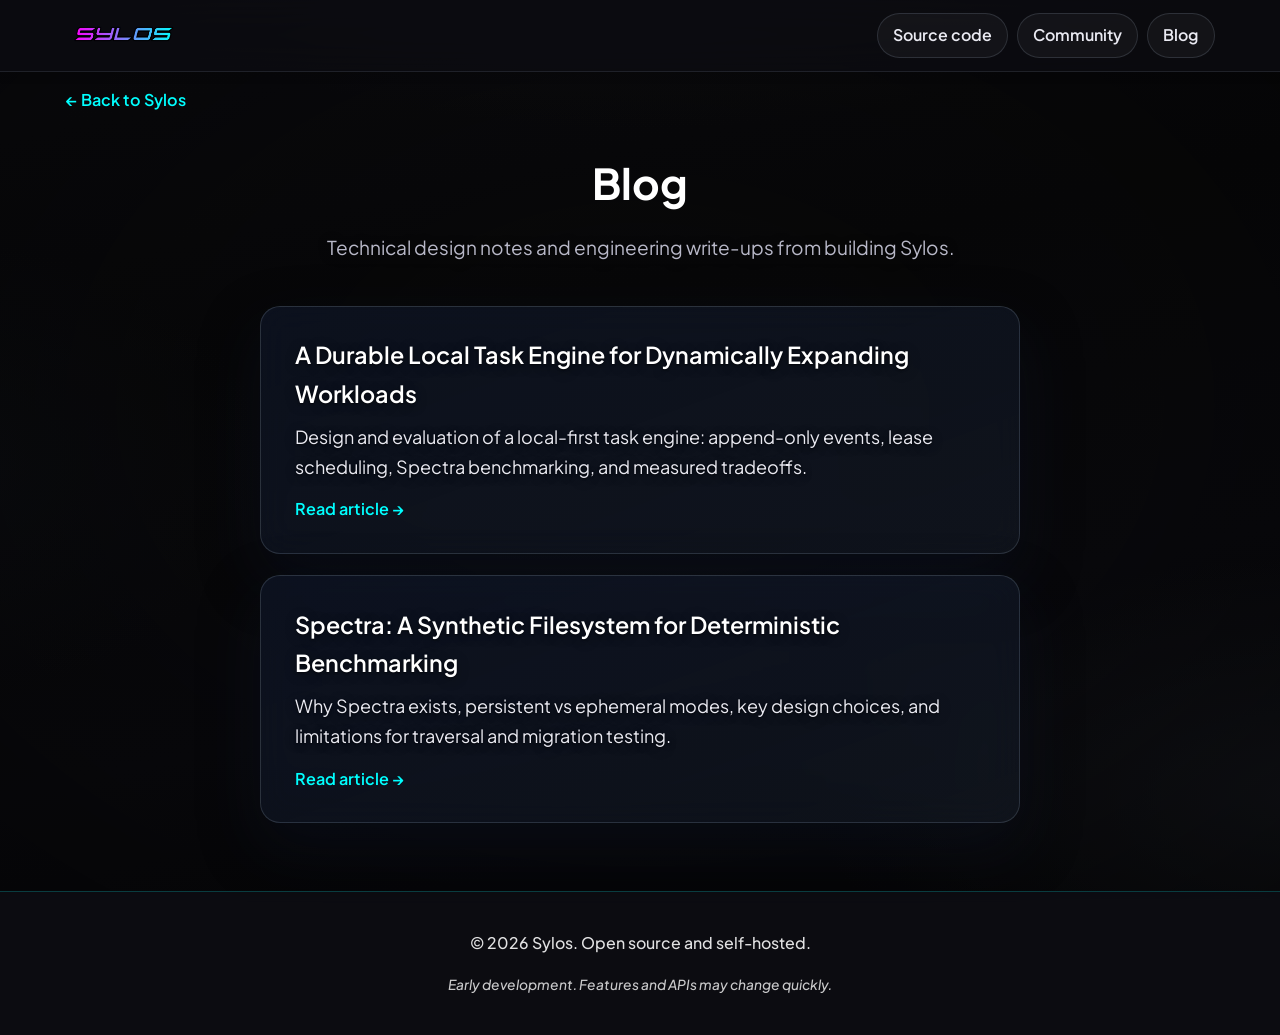
==== blog/index.html @ 00fbef16 "Adding the blog pages" ====
<!DOCTYPE html>
<html lang="en">
<head>
    <meta charset="UTF-8">
    <meta name="viewport" content="width=device-width, initial-scale=1.0">
    <title>Sylos Blog</title>
    <link rel="preconnect" href="https://fonts.googleapis.com">
    <link rel="preconnect" href="https://fonts.gstatic.com" crossorigin>
    <link href="https://fonts.googleapis.com/css2?family=Plus+Jakarta+Sans:wght@400;500;600;700&display=swap" rel="stylesheet">
    <link rel="stylesheet" href="../styles.css">
</head>
<body>
    <div class="background-generated" aria-hidden="true"></div>

    <header class="site-header" id="site-header">
        <nav class="site-nav" aria-label="Main">
            <div class="nav-container">
                <a href="../index.html" class="logo-link" aria-label="Sylos home">
                    <img src="../assets/logos/main-app-logo-transparent.png" alt="" class="logo-img">
                </a>
                <div class="nav-links">
                    <a href="" data-link="codeberg" target="_blank" rel="noopener noreferrer" class="nav-text-link">Source code</a>
                    <a href="../index.html#community" class="nav-text-link">Community</a>
                    <a href="index.html" class="nav-text-link">Blog</a>
                </div>
            </div>
        </nav>
    </header>

    <main class="blog-page">
        <div class="container">
            <nav class="blog-nav" aria-label="Blog navigation">
                <a href="../index.html" class="blog-back-link">&larr; Back to Sylos</a>
            </nav>

            <header class="blog-header">
                <h1>Blog</h1>
                <p class="blog-header-lead">Technical design notes and engineering write-ups from building Sylos.</p>
            </header>

            <div class="blog-list">
                <a href="journey.html" class="blog-post-card">
                    <h2>A Durable Local Task Engine for Dynamically Expanding Workloads</h2>
                    <p>Design and evaluation of a local-first task engine: append-only events, lease scheduling, Spectra benchmarking, and measured tradeoffs.</p>
                    <span class="blog-post-card-link">Read article &rarr;</span>
                </a>
                <a href="spectra.html" class="blog-post-card">
                    <h2>Spectra: A Synthetic Filesystem for Deterministic Benchmarking</h2>
                    <p>Why Spectra exists, persistent vs ephemeral modes, key design choices, and limitations for traversal and migration testing.</p>
                    <span class="blog-post-card-link">Read article &rarr;</span>
                </a>
            </div>
        </div>
    </main>

    <footer>
        <div class="container">
            <p>&copy; 2026 Sylos. Open source and self-hosted.</p>
            <p class="alpha-notice">Early development. Features and APIs may change quickly.</p>
        </div>
    </footer>
    <script src="../config.js"></script>
    <script src="../site-nav.js"></script>
</body>
</html>
---- styles.css ----
/* Reset and Base Styles */
* {
    margin: 0;
    padding: 0;
    box-sizing: border-box;
}

:root {
    /* Neon Colors */
    --cyan: #00ffff;
    --cyan-bright: #00d9ff;
    --cyan-glow: rgba(0, 255, 255, 0.5);
    --magenta: #ff00ff;
    --magenta-bright: #ff00d9;
    --magenta-glow: rgba(255, 0, 255, 0.5);
    
    /* Dark Backgrounds - more neutral, less purple */
    --bg-primary: #0d0d12;
    --bg-secondary: #121218;
    --bg-tertiary: #181820;
    --bg-card: rgba(18, 18, 24, 0.85);

    /* Procedural page backdrop (charcoal mesh) */
    --bg-mesh-base: #070708;
    --bg-mesh-top: rgba(44, 46, 54, 0.22);
    --bg-mesh-corner-tr: rgba(22, 24, 30, 0.75);
    --bg-mesh-side: rgba(14, 16, 22, 0.65);
    
    /* Text Colors */
    --text-primary: #eaeaf2;
    --text-secondary: #b8b8c8;

    --font-sans: 'Plus Jakarta Sans', -apple-system, BlinkMacSystemFont, 'Segoe UI', Roboto, 'Helvetica Neue', Arial, sans-serif;
    /* Subtle legibility on busy / video backgrounds inside glass panels */
    --glass-text-shadow: 0 1px 2px rgba(0, 0, 0, 0.55), 0 2px 12px rgba(0, 0, 0, 0.35);
    
    /* Borders */
    --border-color: rgba(0, 255, 255, 0.2);
    --border-magenta: rgba(255, 0, 255, 0.2);
    
    /* Shadows & Glows */
    --glow-cyan: 0 0 20px rgba(0, 255, 255, 0.3), 0 0 40px rgba(0, 255, 255, 0.2), 0 0 60px rgba(0, 255, 255, 0.1);
    --glow-magenta: 0 0 20px rgba(255, 0, 255, 0.3), 0 0 40px rgba(255, 0, 255, 0.2), 0 0 60px rgba(255, 0, 255, 0.1);
    --glow-dual: 0 0 20px rgba(0, 255, 255, 0.3), 0 0 40px rgba(255, 0, 255, 0.2);
    --shadow-dark: 0 4px 6px -1px rgba(0, 0, 0, 0.5), 0 2px 4px -2px rgba(0, 0, 0, 0.3);
    --shadow-lg-dark: 0 10px 15px -3px rgba(0, 0, 0, 0.6), 0 4px 6px -4px rgba(0, 0, 0, 0.4);
    
    --radius: 0.5rem;
    --radius-lg: 0.75rem;
}

body {
    font-family: var(--font-sans);
    line-height: 1.65;
    color: var(--text-primary);
    background-color: var(--bg-primary);
    min-height: 100vh;
    position: relative;
    overflow-x: hidden;
}

@media (min-width: 769px) {
    html {
        font-size: 106.25%;
    }
}

.background-video {
    position: fixed;
    top: 0;
    left: 0;
    width: 100%;
    height: 100%;
    object-fit: cover;
    z-index: -2;
    pointer-events: none;
}

/* Full-screen charcoal: layered gradients only (no image/video) */
.background-generated {
    position: fixed;
    inset: 0;
    z-index: -2;
    pointer-events: none;
    background-color: var(--bg-mesh-base);
    background-image:
        radial-gradient(ellipse 90% 58% at 50% -18%, var(--bg-mesh-top) 0%, transparent 56%),
        radial-gradient(ellipse 72% 48% at 102% 88%, var(--bg-mesh-corner-tr) 0%, transparent 54%),
        radial-gradient(ellipse 58% 52% at -8% 52%, var(--bg-mesh-side) 0%, transparent 50%),
        linear-gradient(
            168deg,
            #0b0b0f 0%,
            #080809 36%,
            #0a0a0e 68%,
            #060607 100%
        );
}

body::before {
    content: '';
    position: fixed;
    top: 0;
    left: 0;
    width: 100%;
    height: 100%;
    pointer-events: none;
    z-index: -1;
    /* Soft vignette so content stays the focus */
    background: radial-gradient(ellipse 85% 85% at 50% 45%, transparent 0%, rgba(0, 0, 0, 0.42) 100%);
}

.container {
    max-width: 1200px;
    margin: 0 auto;
    padding: 0 1.5rem;
    position: relative;
    z-index: 1;
}

/* Scroll-triggered reveal (Intersection Observer adds .is-revealed) */
@media (prefers-reduced-motion: no-preference) {
    [data-scroll-reveal]:not(.is-revealed) {
        opacity: 0;
        transform: translateY(1.15rem);
    }

    [data-scroll-reveal].is-revealed {
        opacity: 1;
        transform: translateY(0);
        transition:
            opacity 0.65s cubic-bezier(0.22, 1, 0.36, 1),
            transform 0.65s cubic-bezier(0.22, 1, 0.36, 1);
        transition-delay: var(--reveal-delay, 0s);
    }

    [data-scroll-reveal-scope]:not(.is-revealed) > * {
        opacity: 0;
        transform: translateY(1.05rem);
    }

    [data-scroll-reveal-scope].is-revealed > * {
        opacity: 1;
        transform: translateY(0);
        transition:
            opacity 0.55s cubic-bezier(0.22, 1, 0.36, 1),
            transform 0.55s cubic-bezier(0.22, 1, 0.36, 1);
    }

    [data-scroll-reveal-scope].is-revealed > *:nth-child(1) {
        transition-delay: 0.03s;
    }
    [data-scroll-reveal-scope].is-revealed > *:nth-child(2) {
        transition-delay: 0.09s;
    }
    [data-scroll-reveal-scope].is-revealed > *:nth-child(3) {
        transition-delay: 0.15s;
    }
    [data-scroll-reveal-scope].is-revealed > *:nth-child(4) {
        transition-delay: 0.21s;
    }
    [data-scroll-reveal-scope].is-revealed > *:nth-child(5) {
        transition-delay: 0.27s;
    }
    [data-scroll-reveal-scope].is-revealed > *:nth-child(6) {
        transition-delay: 0.33s;
    }
    [data-scroll-reveal-scope].is-revealed > *:nth-child(7) {
        transition-delay: 0.39s;
    }
    [data-scroll-reveal-scope].is-revealed > *:nth-child(8) {
        transition-delay: 0.45s;
    }
}

@media (prefers-reduced-motion: reduce) {
    [data-scroll-reveal],
    [data-scroll-reveal-scope] > * {
        opacity: 1 !important;
        transform: none !important;
        transition: none !important;
    }
}

/* Header & Navigation */
.site-header {
    position: fixed;
    top: 0;
    left: 0;
    right: 0;
    z-index: 100;
    background-color: rgba(13, 13, 18, 0.72);
    border-bottom: 1px solid rgba(148, 163, 184, 0.15);
    box-shadow: 0 2px 10px rgba(0, 0, 0, 0.2);
    backdrop-filter: blur(20px);
    transform: translateY(-100%);
    opacity: 0;
    pointer-events: none;
    transition:
        transform 0.35s cubic-bezier(0.22, 1, 0.36, 1),
        opacity 0.35s cubic-bezier(0.22, 1, 0.36, 1);
}

.site-header.is-pinned {
    transform: translateY(0);
    opacity: 1;
    pointer-events: auto;
}

@media (prefers-reduced-motion: reduce) {
    .site-header {
        transition: none;
    }
}

.site-nav {
    padding: 0.75rem 0;
}

.nav-container {
    max-width: 1200px;
    margin: 0 auto;
    padding: 0 1.5rem;
    display: flex;
    justify-content: space-between;
    align-items: center;
    gap: 1rem;
}

.logo-link {
    display: flex;
    align-items: center;
    text-decoration: none;
    flex-shrink: 0;
}

.logo-img {
    height: 2rem;
    width: auto;
}

.nav-links {
    display: flex;
    gap: 0.5rem;
    align-items: center;
    flex-wrap: wrap;
    justify-content: flex-end;
}

.nav-text-link {
    display: inline-flex;
    align-items: center;
    padding: 0.5rem 0.9rem;
    border-radius: 9999px;
    font-size: 0.9375rem;
    font-weight: 600;
    color: var(--text-primary);
    text-decoration: none;
    border: 1px solid rgba(148, 163, 184, 0.2);
    background: rgba(255, 255, 255, 0.04);
    transition: all 0.2s ease;
    white-space: nowrap;
}

.nav-text-link:hover {
    color: #ffffff;
    border-color: rgba(0, 255, 255, 0.45);
    background: rgba(0, 255, 255, 0.08);
    box-shadow: 0 0 16px rgba(0, 255, 255, 0.15);
}

/* Hero Section */
.hero {
    padding: 6rem 0 4rem;
    text-align: center;
    position: relative;
    z-index: 1;
}

.hero-logo {
    height: 6rem;
    width: auto;
    margin: 0 auto 1.5rem;
    display: block;
    filter: drop-shadow(0 0 20px var(--cyan-glow)) drop-shadow(0 0 40px var(--magenta-glow));
}

.tagline {
    font-size: 1.3125rem;
    font-weight: 500;
    color: #ffffff;
    max-width: 800px;
    margin: 0 auto 2rem;
    line-height: 1.75;
    text-shadow: 0 2px 10px rgba(0, 0, 0, 0.85), 0 1px 3px rgba(0, 0, 0, 0.6);
    padding: 1.5rem;
    background: rgba(0, 0, 0, 0.25);
    backdrop-filter: blur(2px);
    border-radius: 16px;
}

/* Why Section */
.why-section {
    padding: 5rem 0;
    position: relative;
    z-index: 1;
}

.why-section h2 {
    font-size: 2.5rem;
    font-weight: 700;
    text-align: center;
    margin-bottom: 3rem;
    color: #ffffff;
}

.features-grid {
    display: grid;
    grid-template-columns: repeat(auto-fit, minmax(300px, 1fr));
    gap: 1.5rem;
}

.feature-card {
    background: linear-gradient(160deg, rgba(15, 23, 42, 0.4) 0%, rgba(30, 41, 59, 0.25) 100%);
    backdrop-filter: blur(16px);
    padding: 2rem;
    border-radius: 26px;
    border: 1px solid rgba(148, 163, 184, 0.22);
    box-shadow: 0 24px 60px rgba(15, 23, 42, 0.35);
    transition: all 0.25s ease;
    position: relative;
    overflow: hidden;
}

.feature-card::before {
    content: '';
    position: absolute;
    top: 0;
    left: -100%;
    width: 100%;
    height: 100%;
    background: linear-gradient(90deg, transparent, rgba(255, 0, 255, 0.1), transparent);
    transition: left 0.5s;
}

.feature-card:hover::before {
    left: 100%;
}

.feature-card:hover {
    transform: translateY(-6px);
    border-color: rgba(255, 255, 255, 0.45);
    background: linear-gradient(160deg, rgba(15, 23, 42, 0.5) 0%, rgba(30, 41, 59, 0.3) 100%);
    box-shadow: 0 32px 70px rgba(8, 47, 73, 0.45), 0 0 30px rgba(255, 0, 255, 0.2);
}

.feature-card h3 {
    font-size: 1.3125rem;
    font-weight: 600;
    margin-bottom: 0.75rem;
    color: #ffffff;
    letter-spacing: 0.02em;
    position: relative;
    z-index: 1;
    text-shadow: var(--glass-text-shadow);
}

.feature-card p {
    color: #f2f2f8;
    line-height: 1.7;
    font-weight: 500;
    font-size: 1.0625rem;
    opacity: 1;
    position: relative;
    z-index: 1;
    text-shadow: var(--glass-text-shadow);
}

/* Preview / demo carousel */
.preview-section {
    padding: 5rem 0;
    position: relative;
    z-index: 1;
}

.preview-section h2 {
    font-size: 2.5rem;
    font-weight: 700;
    text-align: center;
    margin-bottom: 2.5rem;
    color: #ffffff;
}

.demo-carousel {
    max-width: 1100px;
    margin: 0 auto;
    outline: none;
}

.demo-carousel:focus-visible {
    outline: 2px solid var(--cyan);
    outline-offset: 6px;
    border-radius: 12px;
}

.demo-carousel-shell {
    padding: 1.25rem 1.25rem 1rem;
    border-radius: 26px;
    border: 1px solid rgba(148, 163, 184, 0.22);
    background: linear-gradient(160deg, rgba(15, 23, 42, 0.55) 0%, rgba(30, 41, 59, 0.35) 100%);
    backdrop-filter: blur(16px);
    box-shadow: 0 24px 60px rgba(15, 23, 42, 0.45);
}

.demo-carousel-viewport {
    overflow: hidden;
    border-radius: 16px;
    border: 1px solid rgba(148, 163, 184, 0.18);
    background: rgba(0, 0, 0, 0.2);
}

.demo-carousel-track {
    display: flex;
    transition: transform 0.4s cubic-bezier(0.25, 0.1, 0.25, 1);
}

.demo-slide {
    flex: 0 0 100%;
    min-width: 0;
    width: 100%;
    margin: 0;
    padding: 1rem 1rem 0.75rem;
    box-sizing: border-box;
}

.demo-slide-frame {
    border-radius: 12px;
    overflow: hidden;
    border: 1px solid rgba(148, 163, 184, 0.2);
    background: rgba(13, 13, 18, 0.5);
    line-height: 0;
}

.demo-slide-frame img {
    width: 100%;
    height: auto;
    max-height: min(62vh, 560px);
    object-fit: contain;
    object-position: top center;
    display: block;
}

.demo-slide-caption {
    margin-top: 0.85rem;
    font-size: 1rem;
    font-weight: 500;
    line-height: 1.65;
    color: #f2f2f8;
    text-align: center;
    text-shadow: var(--glass-text-shadow);
    padding: 0 0.25rem 0.5rem;
}

.demo-slide-pair {
    display: grid;
    grid-template-columns: 1fr 1fr;
    gap: 1.25rem;
    align-items: start;
}

.demo-slide-pair-item {
    margin: 0;
    min-width: 0;
}

.demo-carousel-toolbar {
    display: flex;
    flex-wrap: wrap;
    align-items: center;
    justify-content: space-between;
    gap: 1rem;
    margin-top: 1.1rem;
    padding: 0 0.25rem;
}

.demo-carousel-btn {
    font-family: var(--font-sans);
    font-size: 0.9375rem;
    font-weight: 600;
    padding: 0.55rem 1.15rem;
    border-radius: var(--radius);
    cursor: pointer;
    color: #ffffff;
    border: 1px solid rgba(0, 255, 255, 0.45);
    background: linear-gradient(160deg, rgba(0, 255, 255, 0.18) 0%, rgba(0, 217, 255, 0.12) 100%);
    box-shadow: 0 4px 20px rgba(0, 255, 255, 0.12);
    transition: transform 0.15s ease, border-color 0.15s ease, background 0.15s ease;
}

.demo-carousel-btn:hover {
    transform: translateY(-1px);
    border-color: rgba(0, 255, 255, 0.65);
    background: linear-gradient(160deg, rgba(0, 255, 255, 0.28) 0%, rgba(0, 217, 255, 0.18) 100%);
}

.demo-carousel-btn:focus {
    outline: none;
}

.demo-carousel-btn:focus-visible {
    outline: 2px solid var(--cyan);
    outline-offset: 3px;
}

.demo-carousel-btn--icon {
    width: 2.75rem;
    height: 2.75rem;
    padding: 0;
    display: inline-flex;
    align-items: center;
    justify-content: center;
    flex-shrink: 0;
}

.demo-carousel-arrow {
    width: 1.35rem;
    height: 1.35rem;
    display: block;
}

.demo-carousel-btn--icon[data-demo-prev] {
    color: var(--magenta);
    border-color: rgba(255, 0, 255, 0.5);
    background: linear-gradient(160deg, rgba(255, 0, 255, 0.2) 0%, rgba(255, 0, 217, 0.1) 100%);
    box-shadow: 0 4px 20px rgba(255, 0, 255, 0.18);
}

.demo-carousel-btn--icon[data-demo-prev]:hover {
    border-color: rgba(255, 0, 255, 0.75);
    background: linear-gradient(160deg, rgba(255, 0, 255, 0.32) 0%, rgba(255, 0, 217, 0.16) 100%);
    box-shadow: 0 6px 24px rgba(255, 0, 255, 0.25);
}

.demo-carousel-btn--icon[data-demo-prev]:focus-visible {
    outline-color: var(--magenta);
}

.demo-carousel-btn--icon[data-demo-next] {
    color: var(--cyan);
    border-color: rgba(0, 255, 255, 0.5);
    background: linear-gradient(160deg, rgba(0, 255, 255, 0.2) 0%, rgba(0, 217, 255, 0.12) 100%);
    box-shadow: 0 4px 20px rgba(0, 255, 255, 0.15);
}

.demo-carousel-btn--icon[data-demo-next]:hover {
    border-color: rgba(0, 255, 255, 0.75);
    background: linear-gradient(160deg, rgba(0, 255, 255, 0.32) 0%, rgba(0, 217, 255, 0.2) 100%);
    box-shadow: 0 6px 24px rgba(0, 255, 255, 0.22);
}

.demo-carousel-btn--icon[data-demo-next]:focus-visible {
    outline-color: var(--cyan);
}

.demo-carousel-dots {
    display: flex;
    flex-wrap: wrap;
    justify-content: center;
    gap: 0.45rem;
    flex: 1;
    min-width: 140px;
}

.demo-carousel-dot {
    width: 0.55rem;
    height: 0.55rem;
    padding: 0;
    border-radius: 9999px;
    border: 1px solid rgba(148, 163, 184, 0.5);
    background: rgba(255, 255, 255, 0.12);
    cursor: pointer;
    transition: background 0.2s ease, border-color 0.2s ease, transform 0.2s ease;
}

.demo-carousel-dot:hover {
    border-color: rgba(255, 255, 255, 0.45);
    background: rgba(255, 255, 255, 0.22);
}

.demo-carousel-dot.is-active {
    background: var(--cyan);
    border-color: var(--cyan);
    box-shadow: 0 0 12px var(--cyan-glow);
    transform: scale(1.15);
}

.demo-carousel-dot:focus-visible {
    outline: 2px solid var(--cyan);
    outline-offset: 2px;
}

.demo-carousel-hint {
    text-align: center;
    font-size: 0.875rem;
    font-weight: 500;
    color: var(--text-secondary);
    margin-top: 0.75rem;
    text-shadow: 0 1px 8px rgba(0, 0, 0, 0.5);
}

.coming-soon {
    margin-top: 2rem;
    padding: 1.5rem;
    background: linear-gradient(160deg, rgba(15, 23, 42, 0.65) 0%, rgba(30, 41, 59, 0.35) 100%);
    backdrop-filter: blur(16px);
    border-radius: 26px;
    border: 1px solid rgba(148, 163, 184, 0.22);
    box-shadow: 0 24px 60px rgba(15, 23, 42, 0.35);
}

.coming-soon p {
    font-size: 1.125rem;
    color: var(--text-primary);
    margin-bottom: 0.5rem;
}

.coming-soon .subtext {
    font-size: 0.875rem;
    color: var(--text-secondary);
    margin-bottom: 0;
}

/* Community Section */
.community-section {
    padding: 5rem 0;
    position: relative;
    z-index: 1;
}

.community-section h2 {
    font-size: 2.5rem;
    font-weight: 700;
    text-align: center;
    margin-bottom: 1.5rem;
    color: #ffffff;
}

.community-intro {
    max-width: 720px;
    margin: 0 auto 2.5rem;
    padding: 1.5rem 1.75rem;
    background: rgba(0, 0, 0, 0.25);
    backdrop-filter: blur(2px);
    border-radius: 16px;
    text-align: left;
}

.community-intro p {
    font-size: 1.125rem;
    font-weight: 500;
    line-height: 1.72;
    color: var(--text-primary);
    margin: 0 0 1rem;
    text-shadow: var(--glass-text-shadow);
}

.community-intro p:last-child {
    margin-bottom: 0;
}

.community-grid {
    display: grid;
    grid-template-columns: repeat(auto-fit, minmax(250px, 1fr));
    gap: 1.5rem;
}

.community-grid-two {
    grid-template-columns: repeat(2, minmax(0, 1fr));
    max-width: 880px;
    margin-left: auto;
    margin-right: auto;
}

.community-grid-three {
    grid-template-columns: repeat(3, minmax(0, 1fr));
    max-width: 1080px;
    margin-left: auto;
    margin-right: auto;
}

.community-icon-text {
    font-size: 2.75rem;
    line-height: 1;
    color: var(--cyan);
    text-shadow: 0 0 24px var(--cyan-glow);
}

.community-card {
    background: linear-gradient(160deg, rgba(15, 23, 42, 0.65) 0%, rgba(30, 41, 59, 0.35) 100%);
    backdrop-filter: blur(16px);
    padding: 2rem;
    border-radius: 26px;
    text-decoration: none;
    color: inherit;
    border: 1px solid rgba(148, 163, 184, 0.22);
    box-shadow: 0 24px 60px rgba(15, 23, 42, 0.35);
    transition: all 0.25s ease;
    text-align: center;
    position: relative;
    display: block;
    overflow: hidden;
}

.community-card::before {
    content: '';
    position: absolute;
    top: -50%;
    left: -50%;
    width: 200%;
    height: 200%;
    background: radial-gradient(circle, rgba(255, 0, 255, 0.1) 0%, transparent 70%);
    opacity: 0;
    transition: opacity 0.3s;
}

.community-card:hover::before {
    opacity: 1;
}

.community-card:hover {
    transform: translateY(-6px);
    border-color: rgba(255, 255, 255, 0.45);
    background: linear-gradient(160deg, rgba(15, 23, 42, 0.75) 0%, rgba(30, 41, 59, 0.45) 100%);
    box-shadow: 0 32px 70px rgba(8, 47, 73, 0.45), 0 0 30px rgba(255, 0, 255, 0.2);
}

.community-card .icon {
    font-size: 2.5rem;
    margin-bottom: 1rem;
    display: flex;
    align-items: center;
    justify-content: center;
}

.community-icon-img {
    width: 3rem;
    height: 3rem;
    object-fit: contain;
}

.community-card h3 {
    font-size: 1.3125rem;
    font-weight: 600;
    margin-bottom: 0.5rem;
    color: #ffffff;
    position: relative;
    z-index: 1;
    text-shadow: var(--glass-text-shadow);
}

.community-card p {
    color: #f2f2f8;
    font-size: 1.0625rem;
    font-weight: 500;
    line-height: 1.65;
    opacity: 1;
    position: relative;
    z-index: 1;
    text-shadow: var(--glass-text-shadow);
}

.badge {
    display: inline-block;
    margin-top: 0.75rem;
    padding: 0.25rem 0.75rem;
    background-color: rgba(255, 0, 255, 0.2);
    color: var(--magenta);
    border: 1px solid var(--magenta);
    border-radius: 9999px;
    font-size: 0.75rem;
    font-weight: 600;
    box-shadow: 0 0 10px var(--magenta-glow);
    position: relative;
    z-index: 1;
}

/* Blog page */
.blog-page {
    padding: 5rem 0 4rem;
    position: relative;
    z-index: 1;
}

.blog-nav {
    margin-bottom: 2rem;
}

.blog-back-link {
    display: inline-flex;
    align-items: center;
    gap: 0.35rem;
    color: var(--cyan);
    text-decoration: none;
    font-weight: 600;
    font-size: 0.95rem;
    transition: color 0.2s ease;
}

.blog-back-link:hover {
    color: #ffffff;
}

.blog-article {
    max-width: 760px;
    margin: 0 auto;
    padding: 2.25rem 2rem 2.5rem;
    background: rgba(0, 0, 0, 0.28);
    backdrop-filter: blur(4px);
    border: 1px solid rgba(148, 163, 184, 0.2);
    border-radius: 20px;
    box-shadow: var(--shadow-lg-dark);
}

.blog-prose {
    color: var(--text-primary);
    text-shadow: var(--glass-text-shadow);
}

.blog-prose > :first-child {
    margin-top: 0;
}

.blog-prose > :last-child {
    margin-bottom: 0;
}

.blog-prose h1 {
    font-size: 2.25rem;
    font-weight: 700;
    line-height: 1.2;
    margin: 0 0 1rem;
    color: #ffffff;
}

.blog-prose h2 {
    font-size: 1.5rem;
    font-weight: 700;
    margin: 2.5rem 0 0.85rem;
    color: #ffffff;
}

.blog-prose h3 {
    font-size: 1.2rem;
    font-weight: 600;
    margin: 1.75rem 0 0.65rem;
    color: #ffffff;
}

.blog-prose p,
.blog-prose li {
    font-size: 1.0625rem;
    line-height: 1.75;
    color: var(--text-primary);
}

.blog-prose p {
    margin: 0 0 1rem;
}

.blog-prose em {
    color: var(--text-secondary);
    font-style: italic;
}

.blog-prose strong {
    color: #ffffff;
    font-weight: 600;
}

.blog-prose code {
    font-family: ui-monospace, SFMono-Regular, Menlo, Monaco, Consolas, monospace;
    font-size: 0.9em;
    padding: 0.12em 0.35em;
    border-radius: 0.25rem;
    background: rgba(0, 0, 0, 0.35);
    border: 1px solid rgba(148, 163, 184, 0.2);
}

.blog-prose pre {
    font-family: ui-monospace, SFMono-Regular, Menlo, Monaco, Consolas, monospace;
    font-size: 0.8125rem;
    line-height: 1.55;
    padding: 1.1rem 1.25rem;
    margin: 1.25rem 0 1.5rem;
    overflow-x: auto;
    border-radius: 0.65rem;
    background: rgba(0, 0, 0, 0.45);
    border: 1px solid rgba(148, 163, 184, 0.22);
    color: #e8eaf4;
}

.blog-prose pre code {
    padding: 0;
    border: none;
    background: none;
    font-size: inherit;
}

.blog-prose ul {
    margin: 0 0 1rem 1.25rem;
}

.blog-prose li {
    margin-bottom: 0.45rem;
}

.blog-prose hr {
    border: none;
    border-top: 1px solid rgba(148, 163, 184, 0.25);
    margin: 2rem 0;
}

.blog-prose a {
    color: var(--cyan);
    text-decoration: underline;
    text-underline-offset: 2px;
}

.blog-prose a:hover {
    color: #ffffff;
}

.blog-prose table {
    width: 100%;
    border-collapse: collapse;
    margin: 1.25rem 0 1.5rem;
    font-size: 0.95rem;
}

.blog-prose th,
.blog-prose td {
    border: 1px solid rgba(148, 163, 184, 0.25);
    padding: 0.65rem 0.85rem;
    text-align: left;
}

.blog-prose th {
    background: rgba(0, 0, 0, 0.25);
    color: #ffffff;
    font-weight: 600;
}

.blog-loading,
.blog-error {
    color: var(--text-secondary);
    font-style: italic;
}

.blog-header {
    max-width: 760px;
    margin: 0 auto 2.5rem;
    text-align: center;
}

.blog-header h1 {
    font-size: 2.5rem;
    font-weight: 700;
    color: #ffffff;
    margin-bottom: 0.75rem;
}

.blog-header-lead {
    font-size: 1.125rem;
    color: var(--text-secondary);
    line-height: 1.7;
    text-shadow: var(--glass-text-shadow);
}

.blog-list {
    display: grid;
    gap: 1.25rem;
    max-width: 760px;
    margin: 0 auto;
}

.blog-post-card {
    display: block;
    padding: 1.75rem 2rem;
    background: linear-gradient(160deg, rgba(15, 23, 42, 0.65) 0%, rgba(30, 41, 59, 0.35) 100%);
    backdrop-filter: blur(16px);
    border: 1px solid rgba(148, 163, 184, 0.22);
    border-radius: 20px;
    text-decoration: none;
    color: inherit;
    transition: all 0.25s ease;
    box-shadow: 0 24px 60px rgba(15, 23, 42, 0.35);
}

.blog-post-card:hover {
    transform: translateY(-4px);
    border-color: rgba(255, 255, 255, 0.4);
    box-shadow: 0 32px 70px rgba(8, 47, 73, 0.45), 0 0 24px rgba(0, 255, 255, 0.15);
}

.blog-post-card h2 {
    font-size: 1.375rem;
    font-weight: 600;
    color: #ffffff;
    margin: 0 0 0.5rem;
    text-shadow: var(--glass-text-shadow);
}

.blog-post-card p {
    font-size: 1.0625rem;
    line-height: 1.65;
    color: var(--text-primary);
    margin: 0 0 0.75rem;
    text-shadow: var(--glass-text-shadow);
}

.blog-post-card-link {
    font-size: 0.95rem;
    font-weight: 600;
    color: var(--cyan);
}

.blog-prose .paper-abstract {
    padding: 1.25rem 1.35rem;
    margin: 1.5rem 0 2rem;
    border-left: 3px solid rgba(0, 255, 255, 0.45);
    background: rgba(0, 0, 0, 0.22);
    border-radius: 0 0.5rem 0.5rem 0;
}

.blog-prose .paper-abstract p:last-child {
    margin-bottom: 0;
}

.blog-prose .paper-meta {
    font-size: 0.95rem;
    color: var(--text-secondary);
    margin-bottom: 1.5rem;
}

.blog-prose .paper-lead {
    font-size: 1.0625rem;
    line-height: 1.75;
    margin: 0 0 1.5rem;
    color: var(--text-primary);
}

.blog-prose .paper-note {
    padding: 1.15rem 1.35rem;
    margin: 1.5rem 0;
    border: 1px solid rgba(148, 163, 184, 0.28);
    border-radius: 0.5rem;
    background: rgba(0, 0, 0, 0.2);
    font-size: 0.98rem;
    line-height: 1.72;
}

.blog-prose .paper-note p {
    margin: 0 0 0.75rem;
}

.blog-prose .paper-note p:last-child {
    margin-bottom: 0;
}

.blog-prose ol {
    margin: 0 0 1rem 1.35rem;
}

.blog-prose ol li {
    margin-bottom: 0.45rem;
    line-height: 1.75;
}

/* FAQ Section (matches feature-card glass / neon treatment) */
.faq-section {
    padding: 5rem 0;
    position: relative;
    z-index: 1;
}

.faq-section h2 {
    font-size: 2.5rem;
    font-weight: 700;
    text-align: center;
    margin-bottom: 3rem;
    color: #ffffff;
}

.why-section h2,
.preview-section h2,
.community-section h2,
.faq-section h2 {
    text-shadow: 0 2px 18px rgba(0, 0, 0, 0.65);
}

.faq-list {
    display: flex;
    flex-direction: column;
    gap: 1.5rem;
    max-width: 52rem;
    margin: 0 auto;
}

.faq-item {
    background: linear-gradient(160deg, rgba(15, 23, 42, 0.4) 0%, rgba(30, 41, 59, 0.25) 100%);
    backdrop-filter: blur(16px);
    padding: 2rem;
    border-radius: 26px;
    border: 1px solid rgba(148, 163, 184, 0.22);
    box-shadow: 0 24px 60px rgba(15, 23, 42, 0.35);
    transition: all 0.25s ease;
    position: relative;
    overflow: hidden;
}

.faq-item::before {
    content: '';
    position: absolute;
    top: 0;
    left: -100%;
    width: 100%;
    height: 100%;
    background: linear-gradient(90deg, transparent, rgba(255, 0, 255, 0.1), transparent);
    transition: left 0.5s;
    pointer-events: none;
}

.faq-item:hover::before {
    left: 100%;
}

.faq-item:hover {
    transform: translateY(-4px);
    border-color: rgba(255, 255, 255, 0.45);
    background: linear-gradient(160deg, rgba(15, 23, 42, 0.5) 0%, rgba(30, 41, 59, 0.3) 100%);
    box-shadow: 0 32px 70px rgba(8, 47, 73, 0.45), 0 0 30px rgba(255, 0, 255, 0.2);
}

.faq-summary {
    cursor: pointer;
    list-style: none;
    font-size: 1.3125rem;
    font-weight: 600;
    color: #ffffff;
    letter-spacing: 0.02em;
    position: relative;
    z-index: 2;
    text-shadow: var(--glass-text-shadow);
    display: flex;
    align-items: center;
    gap: 0.65rem;
    padding: 0;
    user-select: none;
}

.faq-summary::-webkit-details-marker {
    display: none;
}

.faq-summary::marker {
    content: '';
}

.faq-summary::before {
    content: '';
    flex-shrink: 0;
    width: 0.45em;
    height: 0.45em;
    border: solid var(--cyan);
    border-width: 0 2px 2px 0;
    transform: rotate(-45deg);
    transition: transform 0.2s ease;
    opacity: 0.9;
}

.faq-summary:focus {
    outline: none;
}

.faq-summary:focus-visible {
    outline: 2px solid var(--cyan);
    outline-offset: 4px;
    border-radius: 4px;
}

.faq-item[open] > .faq-summary::before {
    transform: rotate(45deg);
}

.faq-item[open] > .faq-summary {
    margin-bottom: 1rem;
}

.faq-item-body {
    position: relative;
    z-index: 1;
}

.faq-item p {
    color: #f2f2f8;
    line-height: 1.72;
    font-weight: 500;
    font-size: 1.0625rem;
    opacity: 1;
    margin-bottom: 0.75rem;
    position: relative;
    z-index: 1;
    text-shadow: var(--glass-text-shadow);
}

.faq-item p:last-child,
.faq-item-summary {
    margin-bottom: 0;
}

.faq-item ul {
    margin: 1rem 0 1rem;
    padding-left: 1.25rem;
    display: flex;
    flex-direction: column;
    gap: 0.75rem;
    position: relative;
    z-index: 1;
}

.faq-item ul li {
    color: #f2f2f8;
    line-height: 1.72;
    font-weight: 500;
    font-size: 1.0625rem;
    opacity: 1;
    text-shadow: var(--glass-text-shadow);
}

.faq-item strong {
    font-weight: 600;
    color: #ffffff;
    opacity: 1;
}

/* Footer */
footer {
    padding: 2rem 0;
    background-color: rgba(13, 13, 18, 0.9);
    border-top: 1px solid var(--border-color);
    text-align: center;
    position: relative;
    z-index: 1;
    backdrop-filter: blur(10px);
}

footer p {
    color: #ffffff;
    font-size: 0.9375rem;
    font-weight: 500;
    opacity: 0.88;
    margin: 0.25rem 0;
}

.alpha-notice {
    margin-top: 1rem;
    font-size: 0.8125rem;
    font-weight: 500;
    opacity: 0.78;
    font-style: italic;
}

/* Responsive Design */
@media (max-width: 768px) {
    .hero-logo {
        height: 4rem;
    }

    .tagline {
        font-size: 1.125rem;
    }

    .nav-links {
        gap: 0.35rem;
    }

    .nav-text-link {
        padding: 0.4rem 0.65rem;
        font-size: 0.8125rem;
    }

    .why-section h2,
    .preview-section h2,
    .community-section h2,
    .faq-section h2 {
        font-size: 2rem;
    }

    .demo-slide-pair {
        grid-template-columns: 1fr;
        gap: 1rem;
    }

    .demo-slide-frame img {
        max-height: min(52vh, 480px);
    }

    .demo-carousel-toolbar {
        flex-direction: column;
        align-items: stretch;
    }

    .demo-carousel-dots {
        order: -1;
        min-width: 0;
    }

    .faq-item {
        padding: 1.5rem;
    }

    .features-grid,
    .community-grid {
        grid-template-columns: 1fr;
    }

    .community-grid-two,
    .community-grid-three {
        grid-template-columns: 1fr;
    }

    .community-intro {
        padding: 1.25rem 1.25rem;
    }

    .community-intro p {
        font-size: 1rem;
    }
}
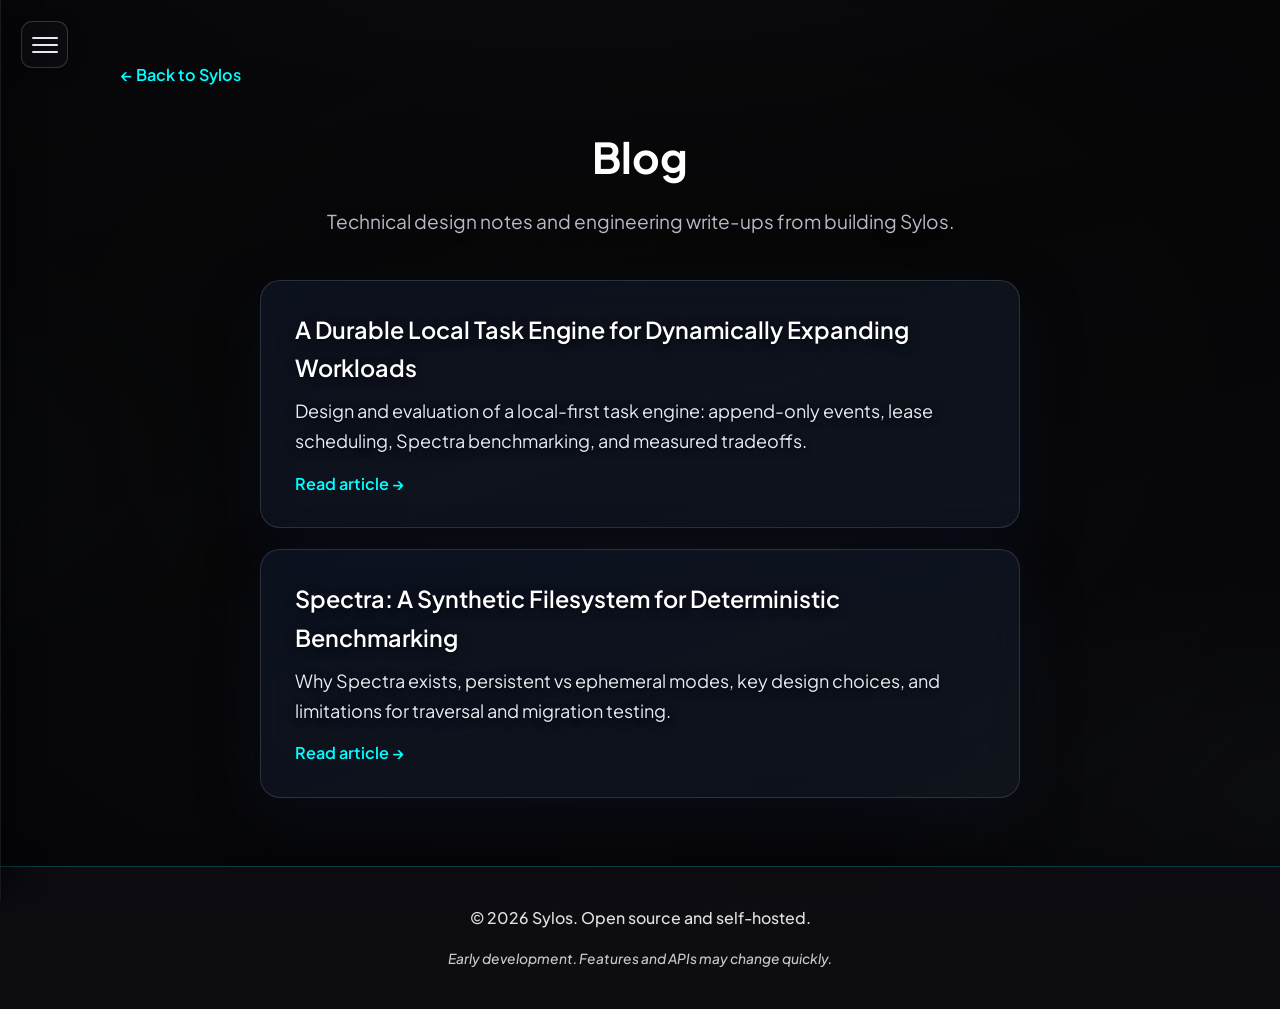
==== commit 73880155: "Embracing my inner american and embracing the hamburger!!! (switched the top bar from bar to side ba" ====
--- a/blog/index.html
+++ b/blog/index.html
@@ -11,21 +11,6 @@
 </head>
 <body>
     <div class="background-generated" aria-hidden="true"></div>
-
-    <header class="site-header" id="site-header">
-        <nav class="site-nav" aria-label="Main">
-            <div class="nav-container">
-                <a href="../index.html" class="logo-link" aria-label="Sylos home">
-                    <img src="../assets/logos/main-app-logo-transparent.png" alt="" class="logo-img">
-                </a>
-                <div class="nav-links">
-                    <a href="" data-link="codeberg" target="_blank" rel="noopener noreferrer" class="nav-text-link">Source code</a>
-                    <a href="../index.html#community" class="nav-text-link">Community</a>
-                    <a href="index.html" class="nav-text-link">Blog</a>
-                </div>
-            </div>
-        </nav>
-    </header>
 
     <main class="blog-page">
         <div class="container">
--- a/styles.css
+++ b/styles.css
@@ -47,6 +47,7 @@
     
     --radius: 0.5rem;
     --radius-lg: 0.75rem;
+    --site-drawer-width: 17.5rem;
 }
 
 body {
@@ -57,6 +58,10 @@
     min-height: 100vh;
     position: relative;
     overflow-x: hidden;
+}
+
+body.nav-drawer-open {
+    overflow: hidden;
 }
 
 @media (min-width: 769px) {
@@ -181,91 +186,171 @@
     }
 }
 
-/* Header & Navigation */
-.site-header {
+/* Side navigation drawer */
+.nav-toggle {
     position: fixed;
-    top: 0;
-    left: 0;
-    right: 0;
-    z-index: 100;
-    background-color: rgba(13, 13, 18, 0.72);
-    border-bottom: 1px solid rgba(148, 163, 184, 0.15);
-    box-shadow: 0 2px 10px rgba(0, 0, 0, 0.2);
+    top: 1.25rem;
+    left: 1.25rem;
+    z-index: 110;
+    display: flex;
+    flex-direction: column;
+    justify-content: center;
+    gap: 0.3rem;
+    width: 2.75rem;
+    height: 2.75rem;
+    padding: 0.55rem;
+    border: 1px solid rgba(148, 163, 184, 0.28);
+    border-radius: 0.65rem;
+    background: rgba(13, 13, 18, 0.82);
+    backdrop-filter: blur(16px);
+    cursor: pointer;
+    box-shadow: 0 4px 18px rgba(0, 0, 0, 0.35);
+    transition: border-color 0.2s ease, background 0.2s ease;
+}
+
+.nav-toggle:hover {
+    border-color: rgba(0, 255, 255, 0.45);
+    background: rgba(13, 13, 18, 0.92);
+}
+
+.nav-toggle-bar {
+    display: block;
+    width: 100%;
+    height: 2px;
+    border-radius: 1px;
+    background: var(--text-primary);
+    transition: transform 0.25s ease, opacity 0.25s ease;
+}
+
+.nav-toggle[aria-expanded="true"] .nav-toggle-bar:nth-child(1) {
+    transform: translateY(0.45rem) rotate(45deg);
+}
+
+.nav-toggle[aria-expanded="true"] .nav-toggle-bar:nth-child(2) {
+    opacity: 0;
+}
+
+.nav-toggle[aria-expanded="true"] .nav-toggle-bar:nth-child(3) {
+    transform: translateY(-0.45rem) rotate(-45deg);
+}
+
+.nav-overlay {
+    position: fixed;
+    inset: 0;
+    z-index: 115;
+    background: rgba(0, 0, 0, 0.55);
+    backdrop-filter: blur(2px);
+}
+
+.site-drawer {
+    position: fixed;
+    inset: 0 auto 0 0;
+    z-index: 120;
+    width: min(var(--site-drawer-width), 88vw);
+    transform: translateX(-100%);
+    transition: transform 0.3s cubic-bezier(0.22, 1, 0.36, 1);
+    pointer-events: none;
+}
+
+.site-drawer.is-open {
+    transform: translateX(0);
+    pointer-events: auto;
+}
+
+@media (prefers-reduced-motion: reduce) {
+    .site-drawer,
+    .nav-toggle-bar {
+        transition: none;
+    }
+}
+
+.site-drawer-panel {
+    height: 100%;
+    display: flex;
+    flex-direction: column;
+    background: linear-gradient(180deg, rgba(15, 18, 28, 0.97) 0%, rgba(10, 10, 14, 0.98) 100%);
+    border-right: 1px solid rgba(148, 163, 184, 0.22);
+    box-shadow: 8px 0 32px rgba(0, 0, 0, 0.45);
     backdrop-filter: blur(20px);
-    transform: translateY(-100%);
-    opacity: 0;
-    pointer-events: none;
-    transition:
-        transform 0.35s cubic-bezier(0.22, 1, 0.36, 1),
-        opacity 0.35s cubic-bezier(0.22, 1, 0.36, 1);
-}
-
-.site-header.is-pinned {
-    transform: translateY(0);
-    opacity: 1;
-    pointer-events: auto;
-}
-
-@media (prefers-reduced-motion: reduce) {
-    .site-header {
-        transition: none;
-    }
-}
-
-.site-nav {
-    padding: 0.75rem 0;
-}
-
-.nav-container {
-    max-width: 1200px;
-    margin: 0 auto;
-    padding: 0 1.5rem;
-    display: flex;
-    justify-content: space-between;
-    align-items: center;
-    gap: 1rem;
-}
-
-.logo-link {
+}
+
+.site-drawer-header {
     display: flex;
     align-items: center;
+    justify-content: space-between;
+    gap: 0.75rem;
+    padding: 1.35rem 1.15rem 1.15rem;
+    border-bottom: 1px solid rgba(148, 163, 184, 0.15);
+}
+
+.site-drawer-logo {
+    display: flex;
+    align-items: center;
+    flex: 1;
+    min-width: 0;
     text-decoration: none;
-    flex-shrink: 0;
-}
-
-.logo-img {
+    border-radius: 0.5rem;
+    padding: 0.25rem 0.35rem;
+    transition: background 0.2s ease, opacity 0.2s ease;
+}
+
+.site-drawer-logo:hover {
+    background: rgba(255, 255, 255, 0.05);
+    opacity: 0.95;
+}
+
+.site-drawer-logo img {
+    display: block;
+    height: 3.25rem;
+    width: auto;
+    max-width: 100%;
+    object-fit: contain;
+}
+
+.site-drawer-close {
+    display: flex;
+    align-items: center;
+    justify-content: center;
+    width: 2rem;
     height: 2rem;
-    width: auto;
-}
-
-.nav-links {
+    border: none;
+    border-radius: 0.4rem;
+    background: transparent;
+    color: var(--text-secondary);
+    font-size: 1.5rem;
+    line-height: 1;
+    cursor: pointer;
+    transition: color 0.2s ease, background 0.2s ease;
+}
+
+.site-drawer-close:hover {
+    color: #ffffff;
+    background: rgba(255, 255, 255, 0.06);
+}
+
+.site-drawer-nav {
     display: flex;
-    gap: 0.5rem;
-    align-items: center;
-    flex-wrap: wrap;
-    justify-content: flex-end;
-}
-
-.nav-text-link {
-    display: inline-flex;
-    align-items: center;
-    padding: 0.5rem 0.9rem;
-    border-radius: 9999px;
-    font-size: 0.9375rem;
+    flex-direction: column;
+    gap: 0.35rem;
+    padding: 1rem 0.85rem 1.5rem;
+}
+
+.site-drawer-link {
+    display: block;
+    padding: 0.75rem 1rem;
+    border-radius: 0.5rem;
+    font-size: 0.98rem;
     font-weight: 600;
     color: var(--text-primary);
     text-decoration: none;
-    border: 1px solid rgba(148, 163, 184, 0.2);
-    background: rgba(255, 255, 255, 0.04);
+    border: 1px solid transparent;
     transition: all 0.2s ease;
-    white-space: nowrap;
-}
-
-.nav-text-link:hover {
-    color: #ffffff;
-    border-color: rgba(0, 255, 255, 0.45);
+}
+
+.site-drawer-link:hover {
+    color: #ffffff;
     background: rgba(0, 255, 255, 0.08);
-    box-shadow: 0 0 16px rgba(0, 255, 255, 0.15);
+    border-color: rgba(0, 255, 255, 0.25);
 }
 
 /* Hero Section */
@@ -785,13 +870,14 @@
 
 /* Blog page */
 .blog-page {
-    padding: 5rem 0 4rem;
+    padding: 3.5rem 0 4rem;
     position: relative;
     z-index: 1;
 }
 
 .blog-nav {
     margin-bottom: 2rem;
+    padding-left: 3.25rem;
 }
 
 .blog-back-link {
@@ -1279,13 +1365,11 @@
         font-size: 1.125rem;
     }
 
-    .nav-links {
-        gap: 0.35rem;
-    }
-
-    .nav-text-link {
-        padding: 0.4rem 0.65rem;
-        font-size: 0.8125rem;
+    .nav-toggle {
+        top: 0.85rem;
+        left: 0.85rem;
+        width: 2.5rem;
+        height: 2.5rem;
     }
 
     .why-section h2,
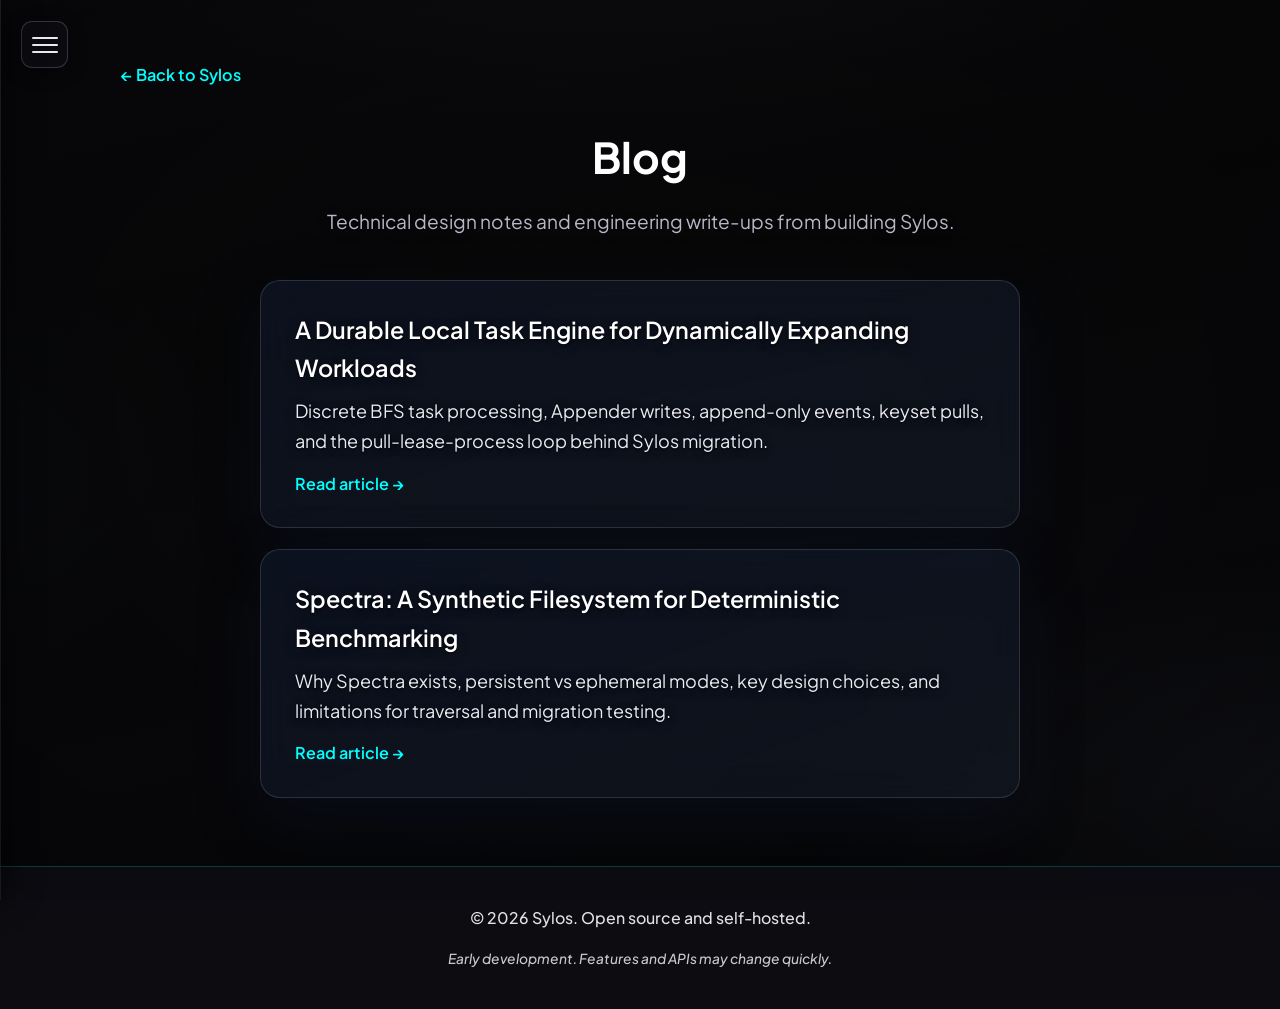
==== commit 183f9d41: "tweaking the wording of journey to be more straight forward and emphasize the right things better mo" ====
--- a/blog/index.html
+++ b/blog/index.html
@@ -26,7 +26,7 @@
             <div class="blog-list">
                 <a href="journey.html" class="blog-post-card">
                     <h2>A Durable Local Task Engine for Dynamically Expanding Workloads</h2>
-                    <p>Design and evaluation of a local-first task engine: append-only events, lease scheduling, Spectra benchmarking, and measured tradeoffs.</p>
+                    <p>Discrete BFS task processing, Appender writes, append-only events, keyset pulls, and the pull-lease-process loop behind Sylos migration.</p>
                     <span class="blog-post-card-link">Read article &rarr;</span>
                 </a>
                 <a href="spectra.html" class="blog-post-card">
--- a/styles.css
+++ b/styles.css
@@ -1124,7 +1124,18 @@
 .blog-prose .paper-meta {
     font-size: 0.95rem;
     color: var(--text-secondary);
-    margin-bottom: 1.5rem;
+    margin-bottom: 0.85rem;
+}
+
+.blog-prose .paper-disclosure {
+    font-size: 0.875rem;
+    line-height: 1.65;
+    color: var(--text-secondary);
+    margin: 0 0 1.35rem;
+    padding: 0.7rem 0.95rem;
+    border-radius: 0.4rem;
+    background: rgba(0, 0, 0, 0.18);
+    border: 1px solid rgba(148, 163, 184, 0.16);
 }
 
 .blog-prose .paper-lead {
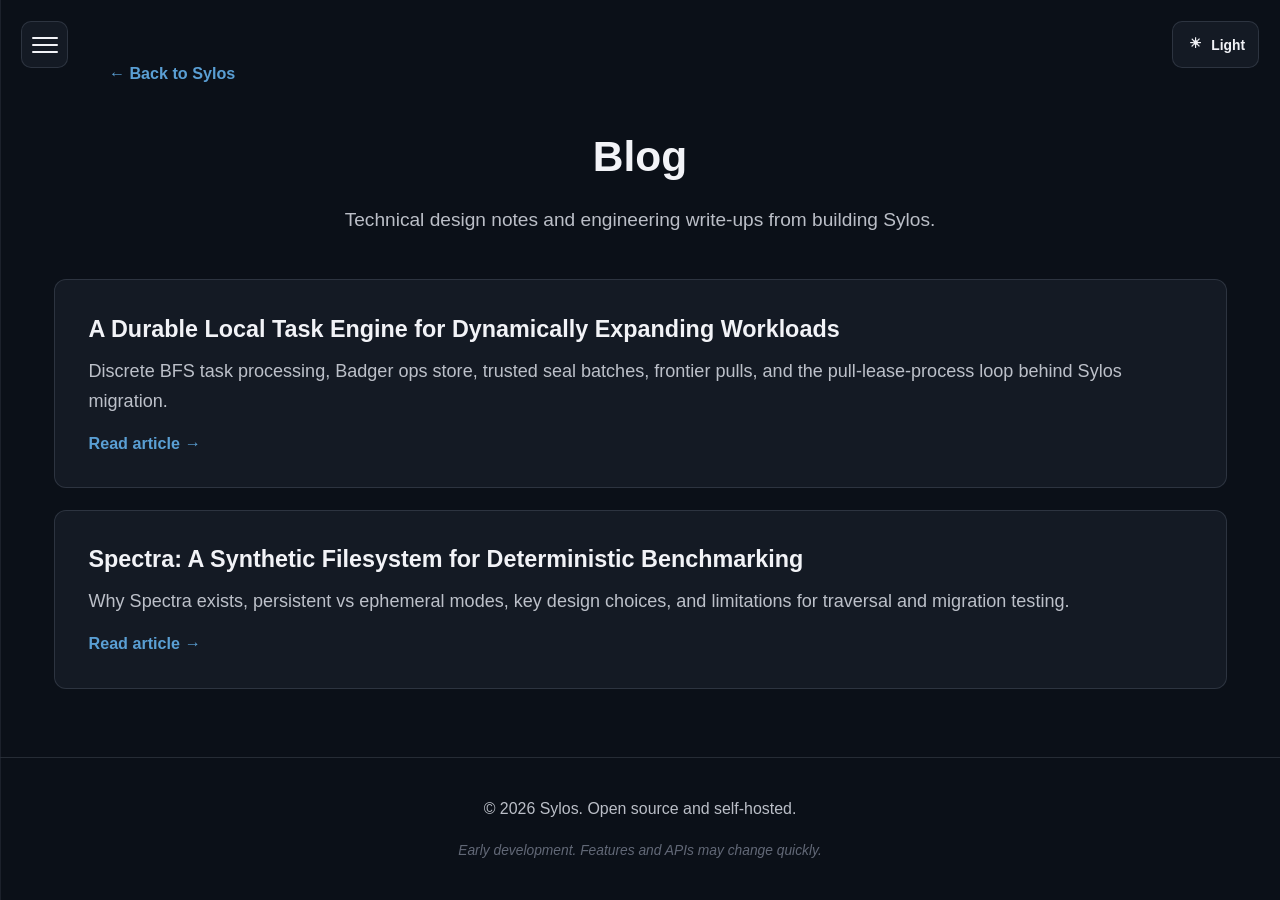
==== commit e1b811dc: "pushing updates to the website for more up to date documentation, new styling, and new screenshots" ====
--- a/blog/index.html
+++ b/blog/index.html
@@ -1,16 +1,14 @@
 <!DOCTYPE html>
-<html lang="en">
+<html lang="en" data-theme="obsidian">
 <head>
     <meta charset="UTF-8">
     <meta name="viewport" content="width=device-width, initial-scale=1.0">
     <title>Sylos Blog</title>
-    <link rel="preconnect" href="https://fonts.googleapis.com">
-    <link rel="preconnect" href="https://fonts.gstatic.com" crossorigin>
-    <link href="https://fonts.googleapis.com/css2?family=Plus+Jakarta+Sans:wght@400;500;600;700&display=swap" rel="stylesheet">
     <link rel="stylesheet" href="../styles.css">
+    <script src="../theme.js"></script>
 </head>
 <body>
-    <div class="background-generated" aria-hidden="true"></div>
+    <div class="sylos-bg-container" aria-hidden="true"></div>
 
     <main class="blog-page">
         <div class="container">
@@ -24,9 +22,9 @@
             </header>
 
             <div class="blog-list">
-                <a href="journey.html" class="blog-post-card">
+                <a href="durable-task-engine.html" class="blog-post-card">
                     <h2>A Durable Local Task Engine for Dynamically Expanding Workloads</h2>
-                    <p>Discrete BFS task processing, Appender writes, append-only events, keyset pulls, and the pull-lease-process loop behind Sylos migration.</p>
+                    <p>Discrete BFS task processing, Badger ops store, trusted seal batches, frontier pulls, and the pull-lease-process loop behind Sylos migration.</p>
                     <span class="blog-post-card-link">Read article &rarr;</span>
                 </a>
                 <a href="spectra.html" class="blog-post-card">
--- a/styles.css
+++ b/styles.css
@@ -5,56 +5,193 @@
     box-sizing: border-box;
 }
 
+/* Sylos-UI design tokens (marketing subset) — defaults match Obsidian */
 :root {
-    /* Neon Colors */
-    --cyan: #00ffff;
-    --cyan-bright: #00d9ff;
-    --cyan-glow: rgba(0, 255, 255, 0.5);
-    --magenta: #ff00ff;
-    --magenta-bright: #ff00d9;
-    --magenta-glow: rgba(255, 0, 255, 0.5);
-    
-    /* Dark Backgrounds - more neutral, less purple */
-    --bg-primary: #0d0d12;
-    --bg-secondary: #121218;
-    --bg-tertiary: #181820;
-    --bg-card: rgba(18, 18, 24, 0.85);
-
-    /* Procedural page backdrop (charcoal mesh) */
-    --bg-mesh-base: #070708;
-    --bg-mesh-top: rgba(44, 46, 54, 0.22);
-    --bg-mesh-corner-tr: rgba(22, 24, 30, 0.75);
-    --bg-mesh-side: rgba(14, 16, 22, 0.65);
-    
-    /* Text Colors */
-    --text-primary: #eaeaf2;
-    --text-secondary: #b8b8c8;
-
-    --font-sans: 'Plus Jakarta Sans', -apple-system, BlinkMacSystemFont, 'Segoe UI', Roboto, 'Helvetica Neue', Arial, sans-serif;
-    /* Subtle legibility on busy / video backgrounds inside glass panels */
-    --glass-text-shadow: 0 1px 2px rgba(0, 0, 0, 0.55), 0 2px 12px rgba(0, 0, 0, 0.35);
-    
-    /* Borders */
-    --border-color: rgba(0, 255, 255, 0.2);
-    --border-magenta: rgba(255, 0, 255, 0.2);
-    
-    /* Shadows & Glows */
-    --glow-cyan: 0 0 20px rgba(0, 255, 255, 0.3), 0 0 40px rgba(0, 255, 255, 0.2), 0 0 60px rgba(0, 255, 255, 0.1);
-    --glow-magenta: 0 0 20px rgba(255, 0, 255, 0.3), 0 0 40px rgba(255, 0, 255, 0.2), 0 0 60px rgba(255, 0, 255, 0.1);
-    --glow-dual: 0 0 20px rgba(0, 255, 255, 0.3), 0 0 40px rgba(255, 0, 255, 0.2);
-    --shadow-dark: 0 4px 6px -1px rgba(0, 0, 0, 0.5), 0 2px 4px -2px rgba(0, 0, 0, 0.3);
-    --shadow-lg-dark: 0 10px 15px -3px rgba(0, 0, 0, 0.6), 0 4px 6px -4px rgba(0, 0, 0, 0.4);
-    
-    --radius: 0.5rem;
-    --radius-lg: 0.75rem;
+    color-scheme: dark;
+
+    --page-bg: #0b1018;
+    --surface-bg: #141a24;
+    --surface-bg-subtle: #10161f;
+    --surface-bg-hover: #1a2230;
+    --border: rgba(160, 170, 190, 0.18);
+    --border-strong: rgba(180, 190, 210, 0.32);
+
+    --surface-opacity-primary: 1;
+    --surface-opacity-hover: 1;
+    --surface-blur: 0px;
+    --surface-rim: var(--border);
+    --surface-radius: 12px;
+    --surface-base-r: 20;
+    --surface-base-g: 26;
+    --surface-base-b: 36;
+    /* Solid panels (match Sylos-UI selection cards), not frosted glass */
+    --surface-glass-bg: var(--surface-bg);
+    --surface-panel-shadow: none;
+    --surface-hover-shadow: none;
+
+    --bg-orb-primary: transparent;
+    --bg-orb-secondary: transparent;
+
+    --text-primary: #f2f3f7;
+    --text-secondary: rgba(226, 229, 238, 0.82);
+    --text-tertiary: rgba(200, 205, 220, 0.68);
+    --text-muted: rgba(170, 176, 196, 0.55);
+    --text-hover: #ffffff;
+
+    --accent: #5a9fd4;
+    --accent-hover: #6aafdf;
+    --accent-fg: #ffffff;
+    --accent-solid: #4a8fc4;
+    --accent-solid-hover: #5a9fd4;
+    --accent-secondary: #e08cff;
+    --accent-secondary-hover: #e9a4ff;
+    --accent-opacity-10: rgba(90, 159, 212, 0.16);
+    --accent-opacity-20: rgba(90, 159, 212, 0.28);
+    --accent-secondary-opacity-10: rgba(224, 140, 255, 0.14);
+    --accent-secondary-opacity-20: rgba(224, 140, 255, 0.26);
+
+    --brand-magenta: #e891f5;
+    --brand-magenta-hover: #f0a8fa;
+
+    --ui-button-primary-fg: #ffffff;
+    --ui-button-primary-bg: var(--accent-solid);
+    --ui-button-primary-bg-hover: var(--accent-solid-hover);
+    --ui-button-magenta-fg: #ffffff;
+    --ui-button-magenta-bg: #c45fd4;
+    --ui-button-magenta-bg-hover: #d278e0;
+    --ui-button-secondary-fg: var(--text-primary);
+    --ui-button-secondary-bg: rgba(255, 255, 255, 0.06);
+    --ui-button-secondary-border: rgba(255, 255, 255, 0.12);
+    --ui-button-secondary-bg-hover: rgba(255, 255, 255, 0.1);
+    --ui-inset-bg: rgba(10, 11, 16, 0.55);
+    --ui-inset-border: rgba(255, 255, 255, 0.08);
+    --ui-icon-button-bg: rgba(255, 255, 255, 0.05);
+    --ui-icon-button-bg-hover: rgba(255, 255, 255, 0.1);
+    --ui-icon-button-border: rgba(255, 255, 255, 0.1);
+
+    --sidebar-surface-bg: rgba(14, 20, 30, 0.72);
+    --sidebar-surface-border: 1px solid rgba(255, 255, 255, 0.08);
+    --sidebar-button-bg-hover: rgba(255, 255, 255, 0.06);
+
+    --font-sans: "Segoe UI", Tahoma, Geneva, Verdana, sans-serif;
+    --radius: 0.625rem;
+    --radius-lg: 0.875rem;
     --site-drawer-width: 17.5rem;
+
+    /* Legacy aliases used sparingly in markup-adjacent styles */
+    --cyan: var(--accent);
+    --magenta: var(--accent-secondary);
+    --border-color: var(--border);
+    --bg-primary: var(--page-bg);
+}
+
+:root[data-theme="obsidian"] {
+    color-scheme: dark;
+
+    --page-bg: #0b1018;
+    --surface-bg: #141a24;
+    --surface-bg-subtle: #10161f;
+    --surface-bg-hover: #1a2230;
+    --border: rgba(160, 170, 190, 0.18);
+    --border-strong: rgba(180, 190, 210, 0.32);
+    --surface-opacity-primary: 1;
+    --surface-opacity-hover: 1;
+    --surface-blur: 0px;
+    --surface-rim: var(--border);
+    --surface-base-r: 20;
+    --surface-base-g: 26;
+    --surface-base-b: 36;
+    --surface-glass-bg: var(--surface-bg);
+    --surface-panel-shadow: none;
+    --surface-hover-shadow: none;
+    --bg-orb-primary: transparent;
+    --bg-orb-secondary: transparent;
+    --text-primary: #f2f3f7;
+    --text-secondary: rgba(226, 229, 238, 0.82);
+    --text-tertiary: rgba(200, 205, 220, 0.68);
+    --text-muted: rgba(170, 176, 196, 0.55);
+    --text-hover: #ffffff;
+    --accent: #5a9fd4;
+    --accent-hover: #6aafdf;
+    --accent-solid: #4a8fc4;
+    --accent-solid-hover: #5a9fd4;
+    --accent-secondary: #e08cff;
+    --accent-secondary-hover: #e9a4ff;
+    --accent-opacity-10: rgba(90, 159, 212, 0.16);
+    --accent-opacity-20: rgba(90, 159, 212, 0.28);
+    --accent-secondary-opacity-10: rgba(224, 140, 255, 0.14);
+    --accent-secondary-opacity-20: rgba(224, 140, 255, 0.26);
+    --brand-magenta: #e891f5;
+    --brand-magenta-hover: #f0a8fa;
+    --ui-button-secondary-bg: rgba(255, 255, 255, 0.06);
+    --ui-button-secondary-border: rgba(255, 255, 255, 0.12);
+    --ui-button-secondary-bg-hover: rgba(255, 255, 255, 0.1);
+    --ui-inset-bg: rgba(10, 11, 16, 0.55);
+    --ui-inset-border: rgba(255, 255, 255, 0.08);
+    --ui-icon-button-bg: rgba(255, 255, 255, 0.05);
+    --ui-icon-button-bg-hover: rgba(255, 255, 255, 0.1);
+    --ui-icon-button-border: rgba(255, 255, 255, 0.1);
+    --sidebar-surface-bg: rgba(14, 20, 30, 0.72);
+    --sidebar-surface-border: 1px solid rgba(255, 255, 255, 0.08);
+    --sidebar-button-bg-hover: rgba(255, 255, 255, 0.06);
+}
+
+:root[data-theme="quartz"] {
+    color-scheme: light;
+
+    --page-bg: #eef3f9;
+    --surface-bg: #ffffff;
+    --surface-bg-subtle: #f5f8fc;
+    --surface-bg-hover: #e8eef6;
+    --border: rgba(90, 100, 120, 0.16);
+    --border-strong: rgba(70, 80, 100, 0.28);
+    --surface-opacity-primary: 1;
+    --surface-opacity-hover: 1;
+    --surface-blur: 0px;
+    --surface-rim: var(--border);
+    --surface-base-r: 255;
+    --surface-base-g: 255;
+    --surface-base-b: 255;
+    --surface-glass-bg: var(--surface-bg);
+    --surface-panel-shadow: none;
+    --surface-hover-shadow: none;
+    --bg-orb-primary: transparent;
+    --bg-orb-secondary: transparent;
+    --text-primary: #1c1e24;
+    --text-secondary: rgba(28, 30, 36, 0.72);
+    --text-tertiary: rgba(28, 30, 36, 0.54);
+    --text-muted: rgba(28, 30, 36, 0.42);
+    --text-hover: #111214;
+    --accent: #4a8fc4;
+    --accent-hover: #3d7fb4;
+    --accent-solid: #3d7fb4;
+    --accent-solid-hover: #326fa0;
+    --accent-secondary: #c45fd4;
+    --accent-secondary-hover: #b04ec0;
+    --accent-opacity-10: rgba(74, 143, 196, 0.12);
+    --accent-opacity-20: rgba(74, 143, 196, 0.22);
+    --accent-secondary-opacity-10: rgba(196, 95, 212, 0.12);
+    --accent-secondary-opacity-20: rgba(196, 95, 212, 0.22);
+    --brand-magenta: #c45fd4;
+    --brand-magenta-hover: #b04ec0;
+    --ui-button-secondary-bg: rgba(255, 255, 255, 0.7);
+    --ui-button-secondary-border: rgba(90, 100, 120, 0.2);
+    --ui-button-secondary-bg-hover: rgba(255, 255, 255, 0.95);
+    --ui-inset-bg: rgba(240, 242, 248, 0.7);
+    --ui-inset-border: rgba(90, 100, 120, 0.14);
+    --ui-icon-button-bg: rgba(255, 255, 255, 0.7);
+    --ui-icon-button-bg-hover: rgba(255, 255, 255, 0.95);
+    --ui-icon-button-border: rgba(90, 100, 120, 0.16);
+    --sidebar-surface-bg: rgba(255, 255, 255, 0.72);
+    --sidebar-surface-border: 1px solid rgba(90, 100, 120, 0.12);
+    --sidebar-button-bg-hover: rgba(74, 143, 196, 0.08);
 }
 
 body {
     font-family: var(--font-sans);
     line-height: 1.65;
     color: var(--text-primary);
-    background-color: var(--bg-primary);
+    background-color: var(--page-bg);
     min-height: 100vh;
     position: relative;
     overflow-x: hidden;
@@ -70,48 +207,21 @@
     }
 }
 
-.background-video {
-    position: fixed;
-    top: 0;
-    left: 0;
-    width: 100%;
-    height: 100%;
-    object-fit: cover;
-    z-index: -2;
-    pointer-events: none;
-}
-
-/* Full-screen charcoal: layered gradients only (no image/video) */
-.background-generated {
+/* Solid page canvas — same quiet shell as Sylos-UI screens */
+.sylos-bg-container {
     position: fixed;
     inset: 0;
-    z-index: -2;
+    z-index: -1;
+    overflow: hidden;
+    width: 100vw;
+    height: 100vh;
+    background: var(--page-bg);
     pointer-events: none;
-    background-color: var(--bg-mesh-base);
-    background-image:
-        radial-gradient(ellipse 90% 58% at 50% -18%, var(--bg-mesh-top) 0%, transparent 56%),
-        radial-gradient(ellipse 72% 48% at 102% 88%, var(--bg-mesh-corner-tr) 0%, transparent 54%),
-        radial-gradient(ellipse 58% 52% at -8% 52%, var(--bg-mesh-side) 0%, transparent 50%),
-        linear-gradient(
-            168deg,
-            #0b0b0f 0%,
-            #080809 36%,
-            #0a0a0e 68%,
-            #060607 100%
-        );
-}
-
-body::before {
-    content: '';
-    position: fixed;
-    top: 0;
-    left: 0;
-    width: 100%;
-    height: 100%;
-    pointer-events: none;
-    z-index: -1;
-    /* Soft vignette so content stays the focus */
-    background: radial-gradient(ellipse 85% 85% at 50% 45%, transparent 0%, rgba(0, 0, 0, 0.42) 100%);
+}
+
+/* Back-compat alias if old class remains briefly */
+.background-generated {
+    display: none;
 }
 
 .container {
@@ -122,7 +232,19 @@
     z-index: 1;
 }
 
-/* Scroll-triggered reveal (Intersection Observer adds .is-revealed) */
+.blog-page .container {
+    max-width: 72rem;
+}
+
+/* Flat panel (matches Sylos-UI selection / setup cards) */
+.surface-card {
+    background: var(--surface-bg);
+    border: 1px solid var(--border);
+    border-radius: var(--surface-radius);
+    box-shadow: none;
+}
+
+/* Scroll-triggered reveal */
 @media (prefers-reduced-motion: no-preference) {
     [data-scroll-reveal]:not(.is-revealed) {
         opacity: 0;
@@ -151,30 +273,14 @@
             transform 0.55s cubic-bezier(0.22, 1, 0.36, 1);
     }
 
-    [data-scroll-reveal-scope].is-revealed > *:nth-child(1) {
-        transition-delay: 0.03s;
-    }
-    [data-scroll-reveal-scope].is-revealed > *:nth-child(2) {
-        transition-delay: 0.09s;
-    }
-    [data-scroll-reveal-scope].is-revealed > *:nth-child(3) {
-        transition-delay: 0.15s;
-    }
-    [data-scroll-reveal-scope].is-revealed > *:nth-child(4) {
-        transition-delay: 0.21s;
-    }
-    [data-scroll-reveal-scope].is-revealed > *:nth-child(5) {
-        transition-delay: 0.27s;
-    }
-    [data-scroll-reveal-scope].is-revealed > *:nth-child(6) {
-        transition-delay: 0.33s;
-    }
-    [data-scroll-reveal-scope].is-revealed > *:nth-child(7) {
-        transition-delay: 0.39s;
-    }
-    [data-scroll-reveal-scope].is-revealed > *:nth-child(8) {
-        transition-delay: 0.45s;
-    }
+    [data-scroll-reveal-scope].is-revealed > *:nth-child(1) { transition-delay: 0.03s; }
+    [data-scroll-reveal-scope].is-revealed > *:nth-child(2) { transition-delay: 0.09s; }
+    [data-scroll-reveal-scope].is-revealed > *:nth-child(3) { transition-delay: 0.15s; }
+    [data-scroll-reveal-scope].is-revealed > *:nth-child(4) { transition-delay: 0.21s; }
+    [data-scroll-reveal-scope].is-revealed > *:nth-child(5) { transition-delay: 0.27s; }
+    [data-scroll-reveal-scope].is-revealed > *:nth-child(6) { transition-delay: 0.33s; }
+    [data-scroll-reveal-scope].is-revealed > *:nth-child(7) { transition-delay: 0.39s; }
+    [data-scroll-reveal-scope].is-revealed > *:nth-child(8) { transition-delay: 0.45s; }
 }
 
 @media (prefers-reduced-motion: reduce) {
@@ -199,18 +305,17 @@
     width: 2.75rem;
     height: 2.75rem;
     padding: 0.55rem;
-    border: 1px solid rgba(148, 163, 184, 0.28);
-    border-radius: 0.65rem;
-    background: rgba(13, 13, 18, 0.82);
-    backdrop-filter: blur(16px);
+    border: 1px solid var(--border);
+    border-radius: 10px;
+    background: var(--surface-bg);
     cursor: pointer;
-    box-shadow: 0 4px 18px rgba(0, 0, 0, 0.35);
+    box-shadow: none;
     transition: border-color 0.2s ease, background 0.2s ease;
 }
 
 .nav-toggle:hover {
-    border-color: rgba(0, 255, 255, 0.45);
-    background: rgba(13, 13, 18, 0.92);
+    border-color: var(--border-strong);
+    background: var(--ui-icon-button-bg-hover);
 }
 
 .nav-toggle-bar {
@@ -234,12 +339,66 @@
     transform: translateY(-0.45rem) rotate(-45deg);
 }
 
+.theme-toggle {
+    position: fixed;
+    top: 1.25rem;
+    right: 1.25rem;
+    z-index: 110;
+    display: inline-flex;
+    align-items: center;
+    justify-content: center;
+    gap: 0.4rem;
+    min-width: 2.75rem;
+    height: 2.75rem;
+    padding: 0 0.75rem;
+    border: 1px solid var(--border);
+    border-radius: 10px;
+    background: var(--surface-bg);
+    color: var(--text-primary);
+    font-family: var(--font-sans);
+    font-size: 0.8125rem;
+    font-weight: 600;
+    cursor: pointer;
+    box-shadow: none;
+    transition: border-color 0.2s ease, background 0.2s ease, color 0.2s ease;
+}
+
+.theme-toggle:hover {
+    border-color: var(--border-strong);
+    background: var(--ui-icon-button-bg-hover);
+    color: var(--text-hover);
+}
+
+.theme-toggle:focus-visible {
+    outline: 2px solid var(--accent);
+    outline-offset: 3px;
+}
+
+.theme-toggle-icon {
+    width: 1.1rem;
+    height: 1.1rem;
+    flex-shrink: 0;
+}
+
+.theme-toggle-label {
+    display: none;
+}
+
+@media (min-width: 480px) {
+    .theme-toggle-label {
+        display: inline;
+    }
+}
+
 .nav-overlay {
     position: fixed;
     inset: 0;
     z-index: 115;
-    background: rgba(0, 0, 0, 0.55);
-    backdrop-filter: blur(2px);
+    background: rgba(0, 0, 0, 0.5);
+}
+
+:root[data-theme="quartz"] .nav-overlay {
+    background: rgba(28, 30, 36, 0.28);
 }
 
 .site-drawer {
@@ -268,10 +427,9 @@
     height: 100%;
     display: flex;
     flex-direction: column;
-    background: linear-gradient(180deg, rgba(15, 18, 28, 0.97) 0%, rgba(10, 10, 14, 0.98) 100%);
-    border-right: 1px solid rgba(148, 163, 184, 0.22);
-    box-shadow: 8px 0 32px rgba(0, 0, 0, 0.45);
-    backdrop-filter: blur(20px);
+    background: var(--surface-bg);
+    border-right: 1px solid var(--border);
+    box-shadow: none;
 }
 
 .site-drawer-header {
@@ -280,7 +438,7 @@
     justify-content: space-between;
     gap: 0.75rem;
     padding: 1.35rem 1.15rem 1.15rem;
-    border-bottom: 1px solid rgba(148, 163, 184, 0.15);
+    border-bottom: 1px solid var(--border);
 }
 
 .site-drawer-logo {
@@ -295,13 +453,13 @@
 }
 
 .site-drawer-logo:hover {
-    background: rgba(255, 255, 255, 0.05);
+    background: var(--sidebar-button-bg-hover);
     opacity: 0.95;
 }
 
 .site-drawer-logo img {
     display: block;
-    height: 3.25rem;
+    height: 2.75rem;
     width: auto;
     max-width: 100%;
     object-fit: contain;
@@ -324,8 +482,8 @@
 }
 
 .site-drawer-close:hover {
-    color: #ffffff;
-    background: rgba(255, 255, 255, 0.06);
+    color: var(--text-hover);
+    background: var(--sidebar-button-bg-hover);
 }
 
 .site-drawer-nav {
@@ -333,6 +491,7 @@
     flex-direction: column;
     gap: 0.35rem;
     padding: 1rem 0.85rem 1.5rem;
+    flex: 1;
 }
 
 .site-drawer-link {
@@ -348,39 +507,78 @@
 }
 
 .site-drawer-link:hover {
-    color: #ffffff;
-    background: rgba(0, 255, 255, 0.08);
-    border-color: rgba(0, 255, 255, 0.25);
+    color: var(--text-hover);
+    background: var(--surface-bg-hover);
+    border-color: transparent;
+}
+
+.site-drawer-footer {
+    padding: 0.85rem;
+    border-top: 1px solid var(--border);
+}
+
+.site-drawer-theme {
+    width: 100%;
+    display: inline-flex;
+    align-items: center;
+    justify-content: center;
+    gap: 0.5rem;
+    padding: 0.7rem 1rem;
+    border: 1px solid var(--ui-button-secondary-border);
+    border-radius: 0.5rem;
+    background: var(--ui-button-secondary-bg);
+    color: var(--text-primary);
+    font-family: var(--font-sans);
+    font-size: 0.9rem;
+    font-weight: 600;
+    cursor: pointer;
+    transition: background 0.2s ease, border-color 0.2s ease;
+}
+
+.site-drawer-theme:hover {
+    background: var(--ui-button-secondary-bg-hover);
+    border-color: var(--border-strong);
 }
 
 /* Hero Section */
 .hero {
-    padding: 6rem 0 4rem;
+    padding: 4.5rem 0 2.5rem;
     text-align: center;
     position: relative;
     z-index: 1;
 }
 
 .hero-logo {
-    height: 6rem;
+    height: 3.75rem;
     width: auto;
+    margin: 0 auto 0.85rem;
+    display: block;
+}
+
+.tagline {
+    font-size: 1.125rem;
+    font-weight: 400;
+    color: var(--text-secondary);
+    max-width: 48rem;
     margin: 0 auto 1.5rem;
-    display: block;
-    filter: drop-shadow(0 0 20px var(--cyan-glow)) drop-shadow(0 0 40px var(--magenta-glow));
-}
-
-.tagline {
-    font-size: 1.3125rem;
-    font-weight: 500;
-    color: #ffffff;
-    max-width: 800px;
-    margin: 0 auto 2rem;
-    line-height: 1.75;
-    text-shadow: 0 2px 10px rgba(0, 0, 0, 0.85), 0 1px 3px rgba(0, 0, 0, 0.6);
-    padding: 1.5rem;
-    background: rgba(0, 0, 0, 0.25);
-    backdrop-filter: blur(2px);
-    border-radius: 16px;
+    line-height: 1.6;
+    padding: 0 1rem;
+    background: none;
+    border: none;
+    border-radius: 0;
+    box-shadow: none;
+}
+
+@media (min-width: 900px) {
+    .tagline {
+        max-width: none;
+        white-space: nowrap;
+        padding: 0;
+    }
+}
+
+.hero .demo-carousel {
+    margin-top: 0;
 }
 
 /* Why Section */
@@ -390,117 +588,132 @@
     z-index: 1;
 }
 
-.why-section h2 {
-    font-size: 2.5rem;
-    font-weight: 700;
+.why-section h2,
+.community-section h2,
+.faq-section h2 {
+    font-size: 2rem;
+    font-weight: 600;
     text-align: center;
-    margin-bottom: 3rem;
-    color: #ffffff;
+    margin-bottom: 2.5rem;
+    color: var(--text-primary);
+    letter-spacing: -0.01em;
+}
+
+.community-section h2 {
+    margin-bottom: 1.5rem;
+}
+
+.why-lead {
+    max-width: 40rem;
+    margin: -0.5rem auto 2.25rem;
+    text-align: center;
+    font-size: 1.0625rem;
+    line-height: 1.65;
+    color: var(--text-secondary);
 }
 
 .features-grid {
     display: grid;
-    grid-template-columns: repeat(auto-fit, minmax(300px, 1fr));
-    gap: 1.5rem;
+    grid-template-columns: repeat(3, minmax(0, 1fr));
+    gap: 1rem;
 }
 
 .feature-card {
-    background: linear-gradient(160deg, rgba(15, 23, 42, 0.4) 0%, rgba(30, 41, 59, 0.25) 100%);
-    backdrop-filter: blur(16px);
-    padding: 2rem;
-    border-radius: 26px;
-    border: 1px solid rgba(148, 163, 184, 0.22);
-    box-shadow: 0 24px 60px rgba(15, 23, 42, 0.35);
-    transition: all 0.25s ease;
-    position: relative;
-    overflow: hidden;
-}
-
-.feature-card::before {
-    content: '';
-    position: absolute;
-    top: 0;
-    left: -100%;
-    width: 100%;
-    height: 100%;
-    background: linear-gradient(90deg, transparent, rgba(255, 0, 255, 0.1), transparent);
-    transition: left 0.5s;
-}
-
-.feature-card:hover::before {
-    left: 100%;
+    background: var(--surface-bg);
+    padding: 1.35rem 1.25rem 1.3rem;
+    border-radius: var(--surface-radius);
+    border: 1px solid var(--border);
+    box-shadow: none;
+    transition: border-color 0.2s ease, background 0.2s ease;
+    text-align: left;
 }
 
 .feature-card:hover {
-    transform: translateY(-6px);
-    border-color: rgba(255, 255, 255, 0.45);
-    background: linear-gradient(160deg, rgba(15, 23, 42, 0.5) 0%, rgba(30, 41, 59, 0.3) 100%);
-    box-shadow: 0 32px 70px rgba(8, 47, 73, 0.45), 0 0 30px rgba(255, 0, 255, 0.2);
+    border-color: var(--border-strong);
+    background: var(--surface-bg-hover);
+}
+
+.feature-card-heading {
+    display: flex;
+    align-items: center;
+    gap: 0.75rem;
+    margin-bottom: 0.65rem;
+}
+
+.feature-icon {
+    display: flex;
+    align-items: center;
+    justify-content: center;
+    width: 2.35rem;
+    height: 2.35rem;
+    flex-shrink: 0;
+    border-radius: 9px;
+    border: 1px solid var(--border);
+    background: var(--surface-bg-subtle);
+    color: var(--accent);
+}
+
+.feature-icon svg {
+    width: 1.3rem;
+    height: 1.3rem;
+}
+
+.feature-icon--privacy {
+    color: var(--brand-magenta);
 }
 
 .feature-card h3 {
-    font-size: 1.3125rem;
+    font-size: 1.0625rem;
     font-weight: 600;
-    margin-bottom: 0.75rem;
-    color: #ffffff;
-    letter-spacing: 0.02em;
-    position: relative;
-    z-index: 1;
-    text-shadow: var(--glass-text-shadow);
+    margin: 0;
+    color: var(--text-primary);
+    line-height: 1.3;
 }
 
 .feature-card p {
-    color: #f2f2f8;
-    line-height: 1.7;
-    font-weight: 500;
-    font-size: 1.0625rem;
-    opacity: 1;
-    position: relative;
-    z-index: 1;
-    text-shadow: var(--glass-text-shadow);
-}
-
-/* Preview / demo carousel */
-.preview-section {
-    padding: 5rem 0;
-    position: relative;
-    z-index: 1;
-}
-
-.preview-section h2 {
-    font-size: 2.5rem;
-    font-weight: 700;
-    text-align: center;
-    margin-bottom: 2.5rem;
-    color: #ffffff;
-}
-
+    color: var(--text-secondary);
+    line-height: 1.6;
+    font-weight: 400;
+    font-size: 0.95rem;
+    margin: 0;
+}
+
+@media (max-width: 900px) {
+    .features-grid {
+        grid-template-columns: repeat(2, minmax(0, 1fr));
+    }
+}
+
+@media (max-width: 560px) {
+    .features-grid {
+        grid-template-columns: 1fr;
+    }
+}
+
+/* Demo carousel (lives in hero) */
 .demo-carousel {
-    max-width: 1100px;
+    max-width: 960px;
     margin: 0 auto;
     outline: none;
 }
 
 .demo-carousel:focus-visible {
-    outline: 2px solid var(--cyan);
+    outline: 2px solid var(--accent);
     outline-offset: 6px;
     border-radius: 12px;
 }
 
 .demo-carousel-shell {
-    padding: 1.25rem 1.25rem 1rem;
-    border-radius: 26px;
-    border: 1px solid rgba(148, 163, 184, 0.22);
-    background: linear-gradient(160deg, rgba(15, 23, 42, 0.55) 0%, rgba(30, 41, 59, 0.35) 100%);
-    backdrop-filter: blur(16px);
-    box-shadow: 0 24px 60px rgba(15, 23, 42, 0.45);
+    padding: 0;
+    border: none;
+    background: transparent;
+    box-shadow: none;
 }
 
 .demo-carousel-viewport {
     overflow: hidden;
-    border-radius: 16px;
-    border: 1px solid rgba(148, 163, 184, 0.18);
-    background: rgba(0, 0, 0, 0.2);
+    border: none;
+    background: transparent;
 }
 
 .demo-carousel-track {
@@ -513,36 +726,37 @@
     min-width: 0;
     width: 100%;
     margin: 0;
-    padding: 1rem 1rem 0.75rem;
+    padding: 0;
     box-sizing: border-box;
+    display: flex;
+    flex-direction: column;
 }
 
 .demo-slide-frame {
-    border-radius: 12px;
-    overflow: hidden;
-    border: 1px solid rgba(148, 163, 184, 0.2);
-    background: rgba(13, 13, 18, 0.5);
+    display: flex;
+    justify-content: center;
     line-height: 0;
 }
 
+/* Border hugs the image — no letterboxed frame */
 .demo-slide-frame img {
-    width: 100%;
+    width: auto;
+    max-width: 100%;
     height: auto;
-    max-height: min(62vh, 560px);
-    object-fit: contain;
-    object-position: top center;
+    max-height: min(48vh, 420px);
     display: block;
+    border-radius: var(--surface-radius);
+    border: 1px solid var(--border);
 }
 
 .demo-slide-caption {
-    margin-top: 0.85rem;
-    font-size: 1rem;
+    margin: 0.85rem 0 0;
+    padding: 0 0.5rem;
+    font-size: 0.9375rem;
     font-weight: 500;
-    line-height: 1.65;
-    color: #f2f2f8;
+    line-height: 1.5;
+    color: var(--text-secondary);
     text-align: center;
-    text-shadow: var(--glass-text-shadow);
-    padding: 0 0.25rem 0.5rem;
 }
 
 .demo-slide-pair {
@@ -563,8 +777,8 @@
     align-items: center;
     justify-content: space-between;
     gap: 1rem;
-    margin-top: 1.1rem;
-    padding: 0 0.25rem;
+    margin-top: 0.85rem;
+    padding: 0;
 }
 
 .demo-carousel-btn {
@@ -572,19 +786,17 @@
     font-size: 0.9375rem;
     font-weight: 600;
     padding: 0.55rem 1.15rem;
-    border-radius: var(--radius);
+    border-radius: 10px;
     cursor: pointer;
-    color: #ffffff;
-    border: 1px solid rgba(0, 255, 255, 0.45);
-    background: linear-gradient(160deg, rgba(0, 255, 255, 0.18) 0%, rgba(0, 217, 255, 0.12) 100%);
-    box-shadow: 0 4px 20px rgba(0, 255, 255, 0.12);
-    transition: transform 0.15s ease, border-color 0.15s ease, background 0.15s ease;
+    color: var(--ui-button-primary-fg);
+    border: none;
+    background: var(--ui-button-primary-bg);
+    box-shadow: none;
+    transition: background 0.15s ease;
 }
 
 .demo-carousel-btn:hover {
-    transform: translateY(-1px);
-    border-color: rgba(0, 255, 255, 0.65);
-    background: linear-gradient(160deg, rgba(0, 255, 255, 0.28) 0%, rgba(0, 217, 255, 0.18) 100%);
+    background: var(--ui-button-primary-bg-hover);
 }
 
 .demo-carousel-btn:focus {
@@ -592,7 +804,7 @@
 }
 
 .demo-carousel-btn:focus-visible {
-    outline: 2px solid var(--cyan);
+    outline: 2px solid var(--accent);
     outline-offset: 3px;
 }
 
@@ -613,37 +825,30 @@
 }
 
 .demo-carousel-btn--icon[data-demo-prev] {
-    color: var(--magenta);
-    border-color: rgba(255, 0, 255, 0.5);
-    background: linear-gradient(160deg, rgba(255, 0, 255, 0.2) 0%, rgba(255, 0, 217, 0.1) 100%);
-    box-shadow: 0 4px 20px rgba(255, 0, 255, 0.18);
+    color: var(--ui-button-magenta-fg);
+    background: var(--ui-button-magenta-bg);
+    box-shadow: none;
 }
 
 .demo-carousel-btn--icon[data-demo-prev]:hover {
-    border-color: rgba(255, 0, 255, 0.75);
-    background: linear-gradient(160deg, rgba(255, 0, 255, 0.32) 0%, rgba(255, 0, 217, 0.16) 100%);
-    box-shadow: 0 6px 24px rgba(255, 0, 255, 0.25);
+    background: var(--ui-button-magenta-bg-hover);
 }
 
 .demo-carousel-btn--icon[data-demo-prev]:focus-visible {
-    outline-color: var(--magenta);
+    outline-color: var(--accent-secondary);
 }
 
 .demo-carousel-btn--icon[data-demo-next] {
-    color: var(--cyan);
-    border-color: rgba(0, 255, 255, 0.5);
-    background: linear-gradient(160deg, rgba(0, 255, 255, 0.2) 0%, rgba(0, 217, 255, 0.12) 100%);
-    box-shadow: 0 4px 20px rgba(0, 255, 255, 0.15);
+    color: var(--ui-button-primary-fg);
+    background: var(--ui-button-primary-bg);
 }
 
 .demo-carousel-btn--icon[data-demo-next]:hover {
-    border-color: rgba(0, 255, 255, 0.75);
-    background: linear-gradient(160deg, rgba(0, 255, 255, 0.32) 0%, rgba(0, 217, 255, 0.2) 100%);
-    box-shadow: 0 6px 24px rgba(0, 255, 255, 0.22);
+    background: var(--ui-button-primary-bg-hover);
 }
 
 .demo-carousel-btn--icon[data-demo-next]:focus-visible {
-    outline-color: var(--cyan);
+    outline-color: var(--accent);
 }
 
 .demo-carousel-dots {
@@ -660,46 +865,44 @@
     height: 0.55rem;
     padding: 0;
     border-radius: 9999px;
-    border: 1px solid rgba(148, 163, 184, 0.5);
-    background: rgba(255, 255, 255, 0.12);
+    border: 1px solid var(--border-strong);
+    background: var(--ui-button-secondary-bg);
     cursor: pointer;
     transition: background 0.2s ease, border-color 0.2s ease, transform 0.2s ease;
 }
 
 .demo-carousel-dot:hover {
-    border-color: rgba(255, 255, 255, 0.45);
-    background: rgba(255, 255, 255, 0.22);
+    border-color: var(--border-strong);
+    background: var(--ui-button-secondary-bg-hover);
 }
 
 .demo-carousel-dot.is-active {
-    background: var(--cyan);
-    border-color: var(--cyan);
-    box-shadow: 0 0 12px var(--cyan-glow);
+    background: var(--accent);
+    border-color: var(--accent);
     transform: scale(1.15);
 }
 
 .demo-carousel-dot:focus-visible {
-    outline: 2px solid var(--cyan);
+    outline: 2px solid var(--accent);
     outline-offset: 2px;
 }
 
 .demo-carousel-hint {
     text-align: center;
-    font-size: 0.875rem;
+    font-size: 0.8125rem;
     font-weight: 500;
-    color: var(--text-secondary);
-    margin-top: 0.75rem;
-    text-shadow: 0 1px 8px rgba(0, 0, 0, 0.5);
+    color: var(--text-tertiary);
+    margin-top: 0.5rem;
+    min-height: 1.2em;
 }
 
 .coming-soon {
     margin-top: 2rem;
     padding: 1.5rem;
-    background: linear-gradient(160deg, rgba(15, 23, 42, 0.65) 0%, rgba(30, 41, 59, 0.35) 100%);
-    backdrop-filter: blur(16px);
-    border-radius: 26px;
-    border: 1px solid rgba(148, 163, 184, 0.22);
-    box-shadow: 0 24px 60px rgba(15, 23, 42, 0.35);
+    background: var(--surface-bg);
+    border-radius: var(--surface-radius);
+    border: 1px solid var(--border);
+    box-shadow: none;
 }
 
 .coming-soon p {
@@ -712,6 +915,137 @@
     font-size: 0.875rem;
     color: var(--text-secondary);
     margin-bottom: 0;
+}
+
+/* Connectors / supported filesystems */
+.connectors-section {
+    padding: 5rem 0;
+    position: relative;
+    z-index: 1;
+}
+
+.connectors-section h2 {
+    font-size: 2rem;
+    font-weight: 600;
+    text-align: center;
+    margin-bottom: 0.75rem;
+    color: var(--text-primary);
+    letter-spacing: -0.01em;
+}
+
+.connectors-lead {
+    max-width: 36rem;
+    margin: 0 auto 2.5rem;
+    text-align: center;
+    font-size: 1.0625rem;
+    line-height: 1.65;
+    color: var(--text-secondary);
+}
+
+.connectors-grid {
+    list-style: none;
+    display: grid;
+    grid-template-columns: repeat(4, minmax(0, 1fr));
+    gap: 0.85rem;
+    max-width: 56rem;
+    margin: 0 auto;
+    padding: 0;
+}
+
+@media (max-width: 900px) {
+    .connectors-grid {
+        grid-template-columns: repeat(2, minmax(0, 1fr));
+    }
+}
+
+@media (max-width: 420px) {
+    .connectors-grid {
+        grid-template-columns: 1fr;
+    }
+}
+
+.connector-item {
+    display: flex;
+    flex-direction: column;
+    align-items: center;
+    justify-content: center;
+    gap: 0.75rem;
+    padding: 1.35rem 0.85rem 1.15rem;
+    background: var(--surface-bg);
+    border: 1px solid var(--border);
+    border-radius: var(--surface-radius);
+    text-align: center;
+    transition: border-color 0.2s ease, background 0.2s ease;
+    min-height: 100%;
+}
+
+.connector-item:hover {
+    border-color: var(--border-strong);
+    background: var(--surface-bg-hover);
+}
+
+.connector-item--request {
+    padding: 0;
+}
+
+.connector-request-link {
+    display: flex;
+    flex-direction: column;
+    align-items: center;
+    justify-content: center;
+    gap: 0.75rem;
+    width: 100%;
+    height: 100%;
+    min-height: 100%;
+    padding: 1.35rem 0.85rem 1.15rem;
+    box-sizing: border-box;
+    text-decoration: none;
+    color: inherit;
+    border-radius: inherit;
+}
+
+.connector-item--request:hover {
+    border-color: var(--accent);
+}
+
+.connector-item--request .connector-glyph {
+    color: var(--accent);
+}
+
+.connector-icon {
+    display: flex;
+    align-items: center;
+    justify-content: center;
+    width: 2.75rem;
+    height: 2.75rem;
+}
+
+.connector-glyph {
+    width: 2.25rem;
+    height: 2.25rem;
+    color: var(--text-secondary);
+}
+
+.connector-logo {
+    width: 2.5rem;
+    height: 2.5rem;
+    object-fit: contain;
+    display: block;
+}
+
+.connector-name {
+    font-size: 0.9rem;
+    font-weight: 600;
+    color: var(--text-primary);
+    line-height: 1.3;
+}
+
+.connector-note {
+    font-size: 0.72rem;
+    font-weight: 500;
+    line-height: 1.35;
+    color: var(--text-tertiary);
+    max-width: 11rem;
 }
 
 /* Community Section */
@@ -721,31 +1055,23 @@
     z-index: 1;
 }
 
-.community-section h2 {
-    font-size: 2.5rem;
-    font-weight: 700;
-    text-align: center;
-    margin-bottom: 1.5rem;
-    color: #ffffff;
-}
-
 .community-intro {
     max-width: 720px;
     margin: 0 auto 2.5rem;
-    padding: 1.5rem 1.75rem;
-    background: rgba(0, 0, 0, 0.25);
-    backdrop-filter: blur(2px);
-    border-radius: 16px;
-    text-align: left;
+    padding: 0;
+    background: none;
+    border: none;
+    border-radius: 0;
+    box-shadow: none;
+    text-align: center;
 }
 
 .community-intro p {
-    font-size: 1.125rem;
-    font-weight: 500;
-    line-height: 1.72;
-    color: var(--text-primary);
+    font-size: 1.0625rem;
+    font-weight: 400;
+    line-height: 1.7;
+    color: var(--text-secondary);
     margin: 0 0 1rem;
-    text-shadow: var(--glass-text-shadow);
 }
 
 .community-intro p:last-child {
@@ -775,47 +1101,36 @@
 .community-icon-text {
     font-size: 2.75rem;
     line-height: 1;
-    color: var(--cyan);
-    text-shadow: 0 0 24px var(--cyan-glow);
+    color: var(--accent);
+}
+
+.community-intro a {
+    color: var(--accent);
+    text-decoration: underline;
+    text-underline-offset: 2px;
+}
+
+.community-intro a:hover {
+    color: var(--accent-hover);
 }
 
 .community-card {
-    background: linear-gradient(160deg, rgba(15, 23, 42, 0.65) 0%, rgba(30, 41, 59, 0.35) 100%);
-    backdrop-filter: blur(16px);
-    padding: 2rem;
-    border-radius: 26px;
+    background: var(--surface-bg);
+    padding: 1.75rem 1.5rem;
+    border-radius: var(--surface-radius);
     text-decoration: none;
     color: inherit;
-    border: 1px solid rgba(148, 163, 184, 0.22);
-    box-shadow: 0 24px 60px rgba(15, 23, 42, 0.35);
-    transition: all 0.25s ease;
+    border: 1px solid var(--border);
+    box-shadow: none;
+    transition: border-color 0.2s ease, background 0.2s ease;
     text-align: center;
     position: relative;
     display: block;
-    overflow: hidden;
-}
-
-.community-card::before {
-    content: '';
-    position: absolute;
-    top: -50%;
-    left: -50%;
-    width: 200%;
-    height: 200%;
-    background: radial-gradient(circle, rgba(255, 0, 255, 0.1) 0%, transparent 70%);
-    opacity: 0;
-    transition: opacity 0.3s;
-}
-
-.community-card:hover::before {
-    opacity: 1;
 }
 
 .community-card:hover {
-    transform: translateY(-6px);
-    border-color: rgba(255, 255, 255, 0.45);
-    background: linear-gradient(160deg, rgba(15, 23, 42, 0.75) 0%, rgba(30, 41, 59, 0.45) 100%);
-    box-shadow: 0 32px 70px rgba(8, 47, 73, 0.45), 0 0 30px rgba(255, 0, 255, 0.2);
+    border-color: var(--border-strong);
+    background: var(--surface-bg-hover);
 }
 
 .community-card .icon {
@@ -830,40 +1145,54 @@
     width: 3rem;
     height: 3rem;
     object-fit: contain;
+    padding: 0.45rem;
+    border-radius: 0.75rem;
+    background: rgba(20, 26, 36, 0.88);
+    box-sizing: border-box;
+}
+
+:root[data-theme="quartz"] .community-icon-img {
+    background: #1a2230;
+}
+
+.community-icon-svg {
+    width: 2.25rem;
+    height: 2.25rem;
+    color: var(--text-secondary);
+}
+
+.community-card:hover .community-icon-svg {
+    color: var(--accent);
 }
 
 .community-card h3 {
     font-size: 1.3125rem;
     font-weight: 600;
     margin-bottom: 0.5rem;
-    color: #ffffff;
+    color: var(--text-primary);
     position: relative;
     z-index: 1;
-    text-shadow: var(--glass-text-shadow);
 }
 
 .community-card p {
-    color: #f2f2f8;
+    color: var(--text-secondary);
     font-size: 1.0625rem;
     font-weight: 500;
     line-height: 1.65;
-    opacity: 1;
     position: relative;
     z-index: 1;
-    text-shadow: var(--glass-text-shadow);
 }
 
 .badge {
     display: inline-block;
     margin-top: 0.75rem;
     padding: 0.25rem 0.75rem;
-    background-color: rgba(255, 0, 255, 0.2);
-    color: var(--magenta);
-    border: 1px solid var(--magenta);
+    background-color: var(--accent-secondary-opacity-10);
+    color: var(--brand-magenta);
+    border: 1px solid var(--accent-secondary-opacity-20);
     border-radius: 9999px;
     font-size: 0.75rem;
     font-weight: 600;
-    box-shadow: 0 0 10px var(--magenta-glow);
     position: relative;
     z-index: 1;
 }
@@ -884,7 +1213,7 @@
     display: inline-flex;
     align-items: center;
     gap: 0.35rem;
-    color: var(--cyan);
+    color: var(--accent);
     text-decoration: none;
     font-weight: 600;
     font-size: 0.95rem;
@@ -892,23 +1221,21 @@
 }
 
 .blog-back-link:hover {
-    color: #ffffff;
+    color: var(--accent-hover);
 }
 
 .blog-article {
-    max-width: 760px;
+    max-width: 70rem;
     margin: 0 auto;
     padding: 2.25rem 2rem 2.5rem;
-    background: rgba(0, 0, 0, 0.28);
-    backdrop-filter: blur(4px);
-    border: 1px solid rgba(148, 163, 184, 0.2);
-    border-radius: 20px;
-    box-shadow: var(--shadow-lg-dark);
+    background: var(--surface-bg);
+    border: 1px solid var(--border);
+    border-radius: var(--surface-radius);
+    box-shadow: none;
 }
 
 .blog-prose {
     color: var(--text-primary);
-    text-shadow: var(--glass-text-shadow);
 }
 
 .blog-prose > :first-child {
@@ -924,21 +1251,21 @@
     font-weight: 700;
     line-height: 1.2;
     margin: 0 0 1rem;
-    color: #ffffff;
+    color: var(--text-primary);
 }
 
 .blog-prose h2 {
     font-size: 1.5rem;
     font-weight: 700;
     margin: 2.5rem 0 0.85rem;
-    color: #ffffff;
+    color: var(--text-primary);
 }
 
 .blog-prose h3 {
     font-size: 1.2rem;
     font-weight: 600;
     margin: 1.75rem 0 0.65rem;
-    color: #ffffff;
+    color: var(--text-primary);
 }
 
 .blog-prose p,
@@ -958,7 +1285,7 @@
 }
 
 .blog-prose strong {
-    color: #ffffff;
+    color: var(--text-primary);
     font-weight: 600;
 }
 
@@ -967,8 +1294,8 @@
     font-size: 0.9em;
     padding: 0.12em 0.35em;
     border-radius: 0.25rem;
-    background: rgba(0, 0, 0, 0.35);
-    border: 1px solid rgba(148, 163, 184, 0.2);
+    background: var(--ui-inset-bg);
+    border: 1px solid var(--ui-inset-border);
 }
 
 .blog-prose pre {
@@ -979,9 +1306,9 @@
     margin: 1.25rem 0 1.5rem;
     overflow-x: auto;
     border-radius: 0.65rem;
-    background: rgba(0, 0, 0, 0.45);
-    border: 1px solid rgba(148, 163, 184, 0.22);
-    color: #e8eaf4;
+    background: var(--ui-inset-bg);
+    border: 1px solid var(--ui-inset-border);
+    color: var(--text-primary);
 }
 
 .blog-prose pre code {
@@ -1001,18 +1328,18 @@
 
 .blog-prose hr {
     border: none;
-    border-top: 1px solid rgba(148, 163, 184, 0.25);
+    border-top: 1px solid var(--border);
     margin: 2rem 0;
 }
 
 .blog-prose a {
-    color: var(--cyan);
+    color: var(--accent);
     text-decoration: underline;
     text-underline-offset: 2px;
 }
 
 .blog-prose a:hover {
-    color: #ffffff;
+    color: var(--accent-hover);
 }
 
 .blog-prose table {
@@ -1024,14 +1351,14 @@
 
 .blog-prose th,
 .blog-prose td {
-    border: 1px solid rgba(148, 163, 184, 0.25);
+    border: 1px solid var(--border);
     padding: 0.65rem 0.85rem;
     text-align: left;
 }
 
 .blog-prose th {
-    background: rgba(0, 0, 0, 0.25);
-    color: #ffffff;
+    background: var(--surface-bg-subtle);
+    color: var(--text-primary);
     font-weight: 600;
 }
 
@@ -1042,7 +1369,7 @@
 }
 
 .blog-header {
-    max-width: 760px;
+    max-width: 70rem;
     margin: 0 auto 2.5rem;
     text-align: center;
 }
@@ -1050,7 +1377,7 @@
 .blog-header h1 {
     font-size: 2.5rem;
     font-weight: 700;
-    color: #ffffff;
+    color: var(--text-primary);
     margin-bottom: 0.75rem;
 }
 
@@ -1058,62 +1385,57 @@
     font-size: 1.125rem;
     color: var(--text-secondary);
     line-height: 1.7;
-    text-shadow: var(--glass-text-shadow);
 }
 
 .blog-list {
     display: grid;
     gap: 1.25rem;
-    max-width: 760px;
+    max-width: 70rem;
     margin: 0 auto;
 }
 
 .blog-post-card {
     display: block;
     padding: 1.75rem 2rem;
-    background: linear-gradient(160deg, rgba(15, 23, 42, 0.65) 0%, rgba(30, 41, 59, 0.35) 100%);
-    backdrop-filter: blur(16px);
-    border: 1px solid rgba(148, 163, 184, 0.22);
-    border-radius: 20px;
+    background: var(--surface-bg);
+    border: 1px solid var(--border);
+    border-radius: var(--surface-radius);
     text-decoration: none;
     color: inherit;
-    transition: all 0.25s ease;
-    box-shadow: 0 24px 60px rgba(15, 23, 42, 0.35);
+    transition: border-color 0.2s ease, background 0.2s ease;
+    box-shadow: none;
 }
 
 .blog-post-card:hover {
-    transform: translateY(-4px);
-    border-color: rgba(255, 255, 255, 0.4);
-    box-shadow: 0 32px 70px rgba(8, 47, 73, 0.45), 0 0 24px rgba(0, 255, 255, 0.15);
+    border-color: var(--border-strong);
+    background: var(--surface-bg-hover);
 }
 
 .blog-post-card h2 {
     font-size: 1.375rem;
     font-weight: 600;
-    color: #ffffff;
+    color: var(--text-primary);
     margin: 0 0 0.5rem;
-    text-shadow: var(--glass-text-shadow);
 }
 
 .blog-post-card p {
     font-size: 1.0625rem;
     line-height: 1.65;
-    color: var(--text-primary);
+    color: var(--text-secondary);
     margin: 0 0 0.75rem;
-    text-shadow: var(--glass-text-shadow);
 }
 
 .blog-post-card-link {
     font-size: 0.95rem;
     font-weight: 600;
-    color: var(--cyan);
+    color: var(--accent);
 }
 
 .blog-prose .paper-abstract {
     padding: 1.25rem 1.35rem;
     margin: 1.5rem 0 2rem;
-    border-left: 3px solid rgba(0, 255, 255, 0.45);
-    background: rgba(0, 0, 0, 0.22);
+    border-left: 3px solid var(--accent);
+    background: var(--accent-opacity-10);
     border-radius: 0 0.5rem 0.5rem 0;
 }
 
@@ -1134,8 +1456,8 @@
     margin: 0 0 1.35rem;
     padding: 0.7rem 0.95rem;
     border-radius: 0.4rem;
-    background: rgba(0, 0, 0, 0.18);
-    border: 1px solid rgba(148, 163, 184, 0.16);
+    background: var(--ui-inset-bg);
+    border: 1px solid var(--ui-inset-border);
 }
 
 .blog-prose .paper-lead {
@@ -1148,9 +1470,9 @@
 .blog-prose .paper-note {
     padding: 1.15rem 1.35rem;
     margin: 1.5rem 0;
-    border: 1px solid rgba(148, 163, 184, 0.28);
+    border: 1px solid var(--border);
     border-radius: 0.5rem;
-    background: rgba(0, 0, 0, 0.2);
+    background: var(--ui-inset-bg);
     font-size: 0.98rem;
     line-height: 1.72;
 }
@@ -1172,28 +1494,13 @@
     line-height: 1.75;
 }
 
-/* FAQ Section (matches feature-card glass / neon treatment) */
+/* FAQ Section */
 .faq-section {
     padding: 5rem 0;
     position: relative;
     z-index: 1;
 }
 
-.faq-section h2 {
-    font-size: 2.5rem;
-    font-weight: 700;
-    text-align: center;
-    margin-bottom: 3rem;
-    color: #ffffff;
-}
-
-.why-section h2,
-.preview-section h2,
-.community-section h2,
-.faq-section h2 {
-    text-shadow: 0 2px 18px rgba(0, 0, 0, 0.65);
-}
-
 .faq-list {
     display: flex;
     flex-direction: column;
@@ -1203,38 +1510,18 @@
 }
 
 .faq-item {
-    background: linear-gradient(160deg, rgba(15, 23, 42, 0.4) 0%, rgba(30, 41, 59, 0.25) 100%);
-    backdrop-filter: blur(16px);
-    padding: 2rem;
-    border-radius: 26px;
-    border: 1px solid rgba(148, 163, 184, 0.22);
-    box-shadow: 0 24px 60px rgba(15, 23, 42, 0.35);
-    transition: all 0.25s ease;
+    background: var(--surface-bg);
+    padding: 1.5rem 1.75rem;
+    border-radius: var(--surface-radius);
+    border: 1px solid var(--border);
+    box-shadow: none;
+    transition: border-color 0.2s ease, background 0.2s ease;
     position: relative;
-    overflow: hidden;
-}
-
-.faq-item::before {
-    content: '';
-    position: absolute;
-    top: 0;
-    left: -100%;
-    width: 100%;
-    height: 100%;
-    background: linear-gradient(90deg, transparent, rgba(255, 0, 255, 0.1), transparent);
-    transition: left 0.5s;
-    pointer-events: none;
-}
-
-.faq-item:hover::before {
-    left: 100%;
 }
 
 .faq-item:hover {
-    transform: translateY(-4px);
-    border-color: rgba(255, 255, 255, 0.45);
-    background: linear-gradient(160deg, rgba(15, 23, 42, 0.5) 0%, rgba(30, 41, 59, 0.3) 100%);
-    box-shadow: 0 32px 70px rgba(8, 47, 73, 0.45), 0 0 30px rgba(255, 0, 255, 0.2);
+    border-color: var(--border-strong);
+    background: var(--surface-bg-hover);
 }
 
 .faq-summary {
@@ -1242,11 +1529,10 @@
     list-style: none;
     font-size: 1.3125rem;
     font-weight: 600;
-    color: #ffffff;
+    color: var(--text-primary);
     letter-spacing: 0.02em;
     position: relative;
     z-index: 2;
-    text-shadow: var(--glass-text-shadow);
     display: flex;
     align-items: center;
     gap: 0.65rem;
@@ -1267,7 +1553,7 @@
     flex-shrink: 0;
     width: 0.45em;
     height: 0.45em;
-    border: solid var(--cyan);
+    border: solid var(--accent);
     border-width: 0 2px 2px 0;
     transform: rotate(-45deg);
     transition: transform 0.2s ease;
@@ -1279,7 +1565,7 @@
 }
 
 .faq-summary:focus-visible {
-    outline: 2px solid var(--cyan);
+    outline: 2px solid var(--accent);
     outline-offset: 4px;
     border-radius: 4px;
 }
@@ -1298,15 +1584,13 @@
 }
 
 .faq-item p {
-    color: #f2f2f8;
+    color: var(--text-secondary);
     line-height: 1.72;
     font-weight: 500;
     font-size: 1.0625rem;
-    opacity: 1;
     margin-bottom: 0.75rem;
     position: relative;
     z-index: 1;
-    text-shadow: var(--glass-text-shadow);
 }
 
 .faq-item p:last-child,
@@ -1325,36 +1609,31 @@
 }
 
 .faq-item ul li {
-    color: #f2f2f8;
+    color: var(--text-secondary);
     line-height: 1.72;
     font-weight: 500;
     font-size: 1.0625rem;
-    opacity: 1;
-    text-shadow: var(--glass-text-shadow);
 }
 
 .faq-item strong {
     font-weight: 600;
-    color: #ffffff;
-    opacity: 1;
+    color: var(--text-primary);
 }
 
 /* Footer */
 footer {
     padding: 2rem 0;
-    background-color: rgba(13, 13, 18, 0.9);
-    border-top: 1px solid var(--border-color);
+    background-color: transparent;
+    border-top: 1px solid var(--border);
     text-align: center;
     position: relative;
     z-index: 1;
-    backdrop-filter: blur(10px);
 }
 
 footer p {
-    color: #ffffff;
+    color: var(--text-secondary);
     font-size: 0.9375rem;
     font-weight: 500;
-    opacity: 0.88;
     margin: 0.25rem 0;
 }
 
@@ -1362,18 +1641,27 @@
     margin-top: 1rem;
     font-size: 0.8125rem;
     font-weight: 500;
-    opacity: 0.78;
+    color: var(--text-muted);
     font-style: italic;
 }
 
 /* Responsive Design */
 @media (max-width: 768px) {
+    .hero {
+        padding: 3.75rem 0 2rem;
+    }
+
     .hero-logo {
-        height: 4rem;
+        height: 3.25rem;
     }
 
     .tagline {
-        font-size: 1.125rem;
+        font-size: 1rem;
+        margin-bottom: 1.15rem;
+    }
+
+    .demo-slide-frame img {
+        max-height: min(42vh, 360px);
     }
 
     .nav-toggle {
@@ -1383,8 +1671,16 @@
         height: 2.5rem;
     }
 
+    .theme-toggle {
+        top: 0.85rem;
+        right: 0.85rem;
+        min-width: 2.5rem;
+        height: 2.5rem;
+        padding: 0 0.55rem;
+    }
+
     .why-section h2,
-    .preview-section h2,
+    .connectors-section h2,
     .community-section h2,
     .faq-section h2 {
         font-size: 2rem;
@@ -1430,5 +1726,9 @@
     .community-intro p {
         font-size: 1rem;
     }
-}
-
+
+    .blog-nav {
+        padding-left: 0;
+        padding-top: 2.5rem;
+    }
+}
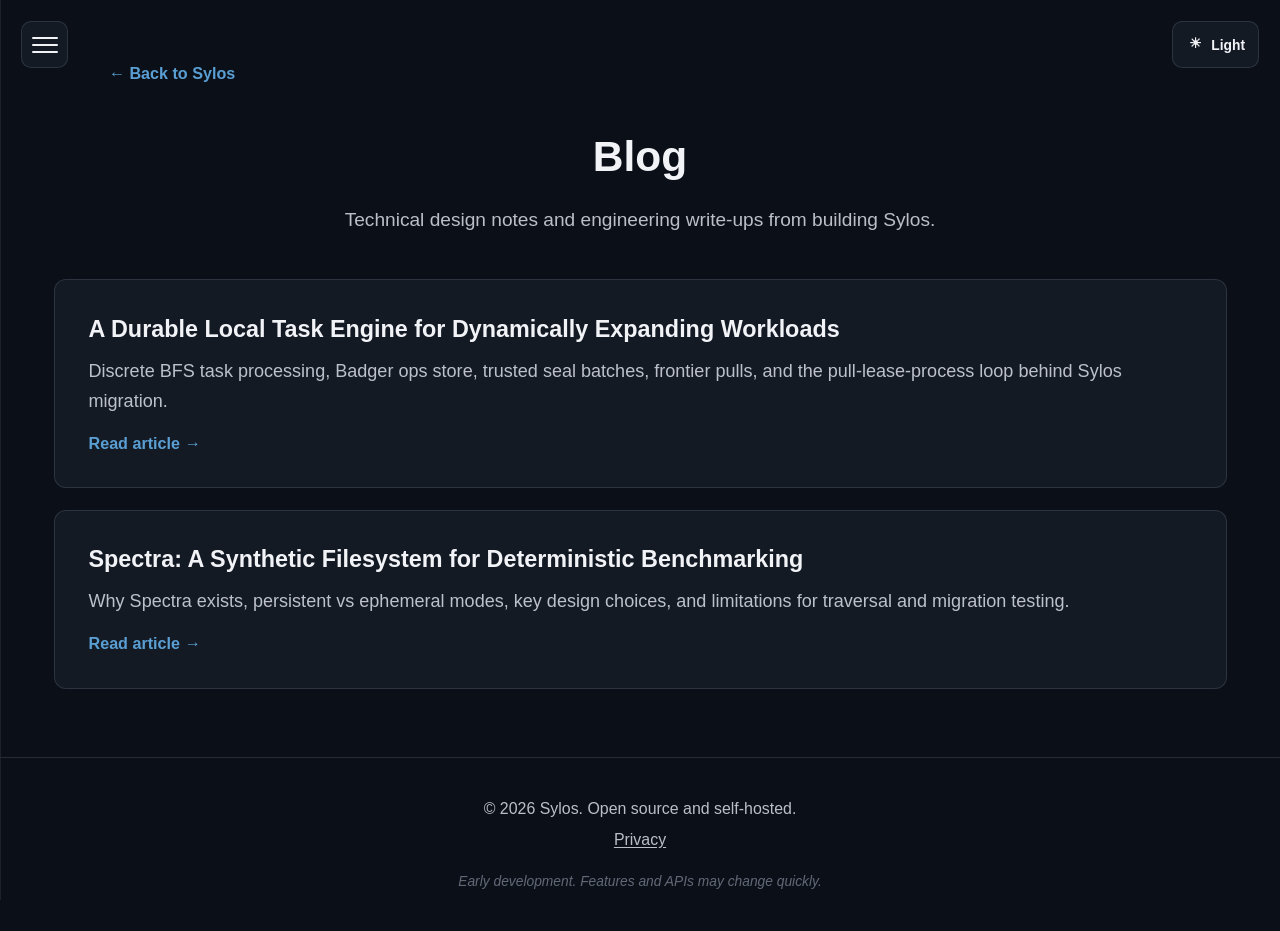
==== commit d8d668b1: "Add privacy policy page and drop Discord / sylos.io community links." ====
--- a/blog/index.html
+++ b/blog/index.html
@@ -39,6 +39,7 @@
     <footer>
         <div class="container">
             <p>&copy; 2026 Sylos. Open source and self-hosted.</p>
+            <p class="footer-links"><a href="../privacy.html">Privacy</a></p>
             <p class="alpha-notice">Early development. Features and APIs may change quickly.</p>
         </div>
     </footer>
--- a/styles.css
+++ b/styles.css
@@ -158,9 +158,9 @@
     --bg-orb-primary: transparent;
     --bg-orb-secondary: transparent;
     --text-primary: #1c1e24;
-    --text-secondary: rgba(28, 30, 36, 0.72);
-    --text-tertiary: rgba(28, 30, 36, 0.54);
-    --text-muted: rgba(28, 30, 36, 0.42);
+    --text-secondary: rgba(28, 30, 36, 0.84);
+    --text-tertiary: rgba(28, 30, 36, 0.64);
+    --text-muted: rgba(28, 30, 36, 0.5);
     --text-hover: #111214;
     --accent: #4a8fc4;
     --accent-hover: #3d7fb4;
@@ -1637,6 +1637,16 @@
     margin: 0.25rem 0;
 }
 
+footer .footer-links a {
+    color: var(--text-secondary);
+    text-decoration: underline;
+    text-underline-offset: 0.15em;
+}
+
+footer .footer-links a:hover {
+    color: var(--text-primary);
+}
+
 .alpha-notice {
     margin-top: 1rem;
     font-size: 0.8125rem;
